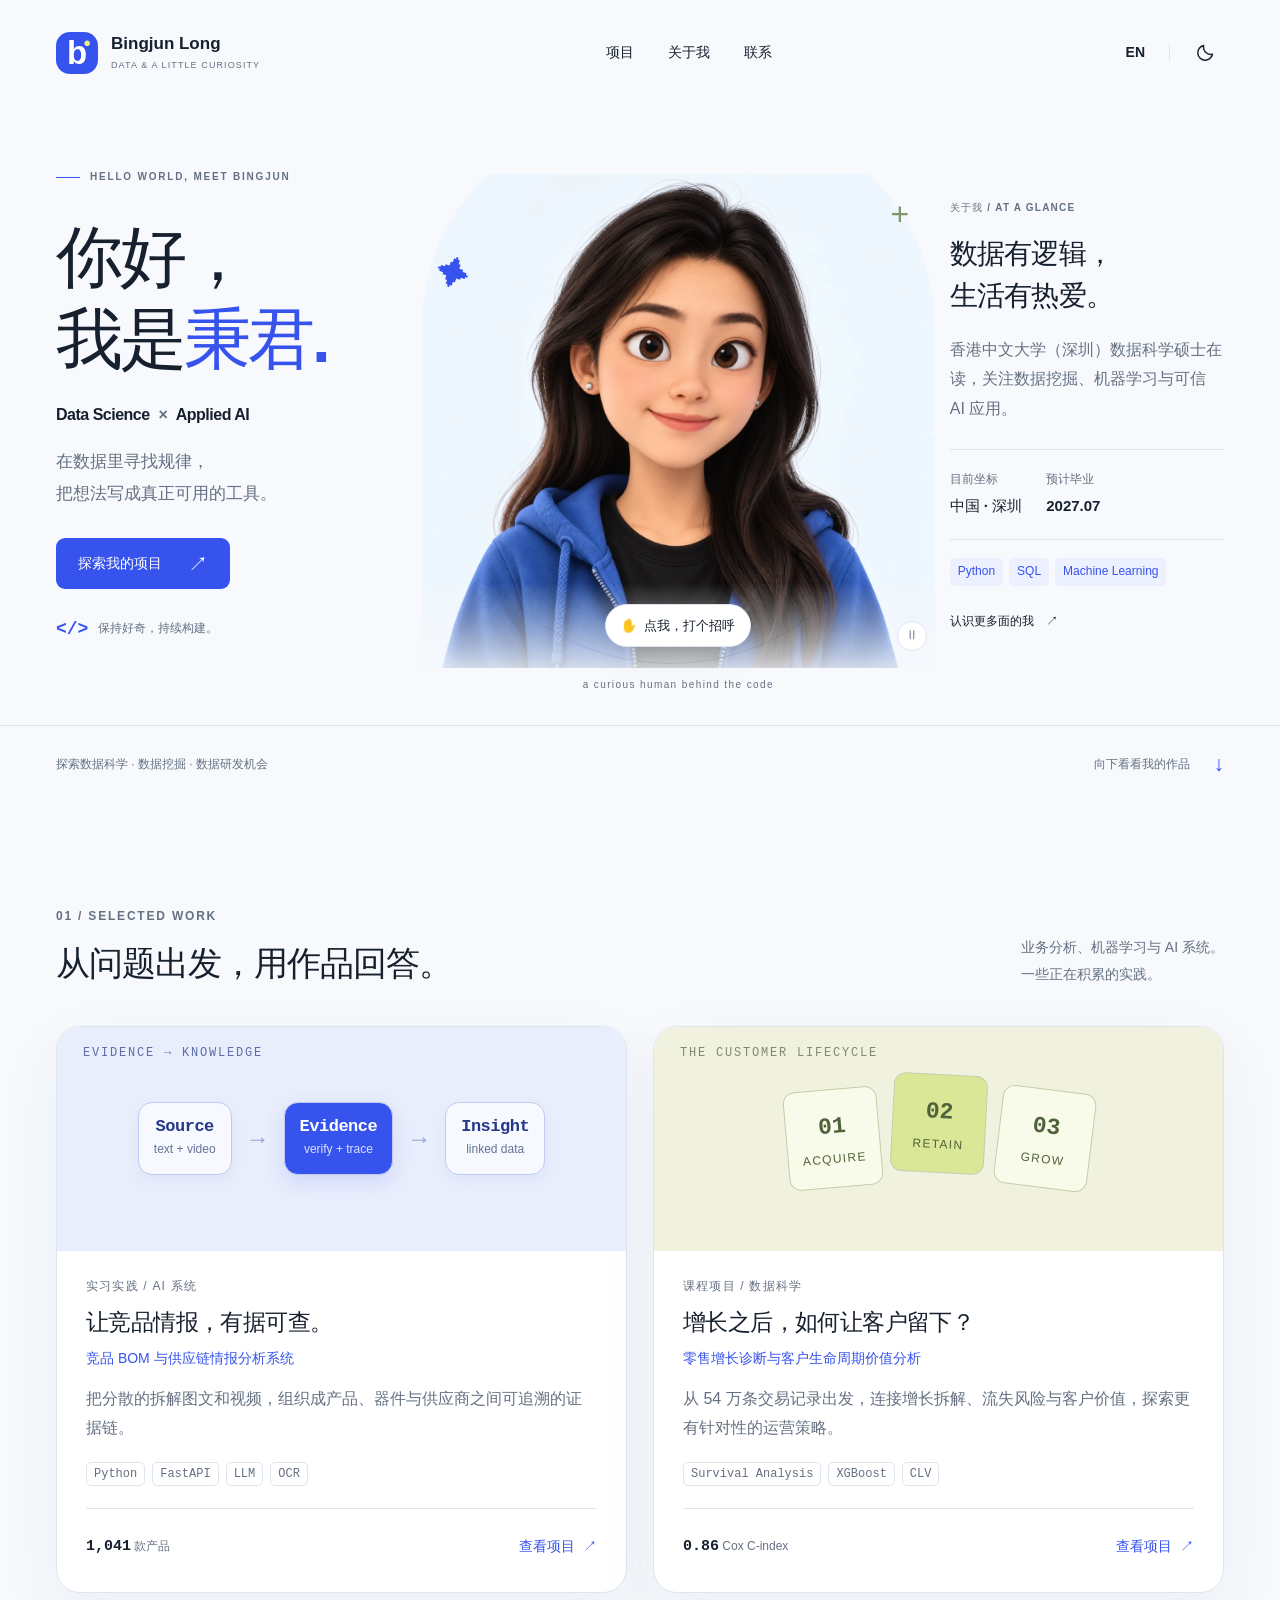
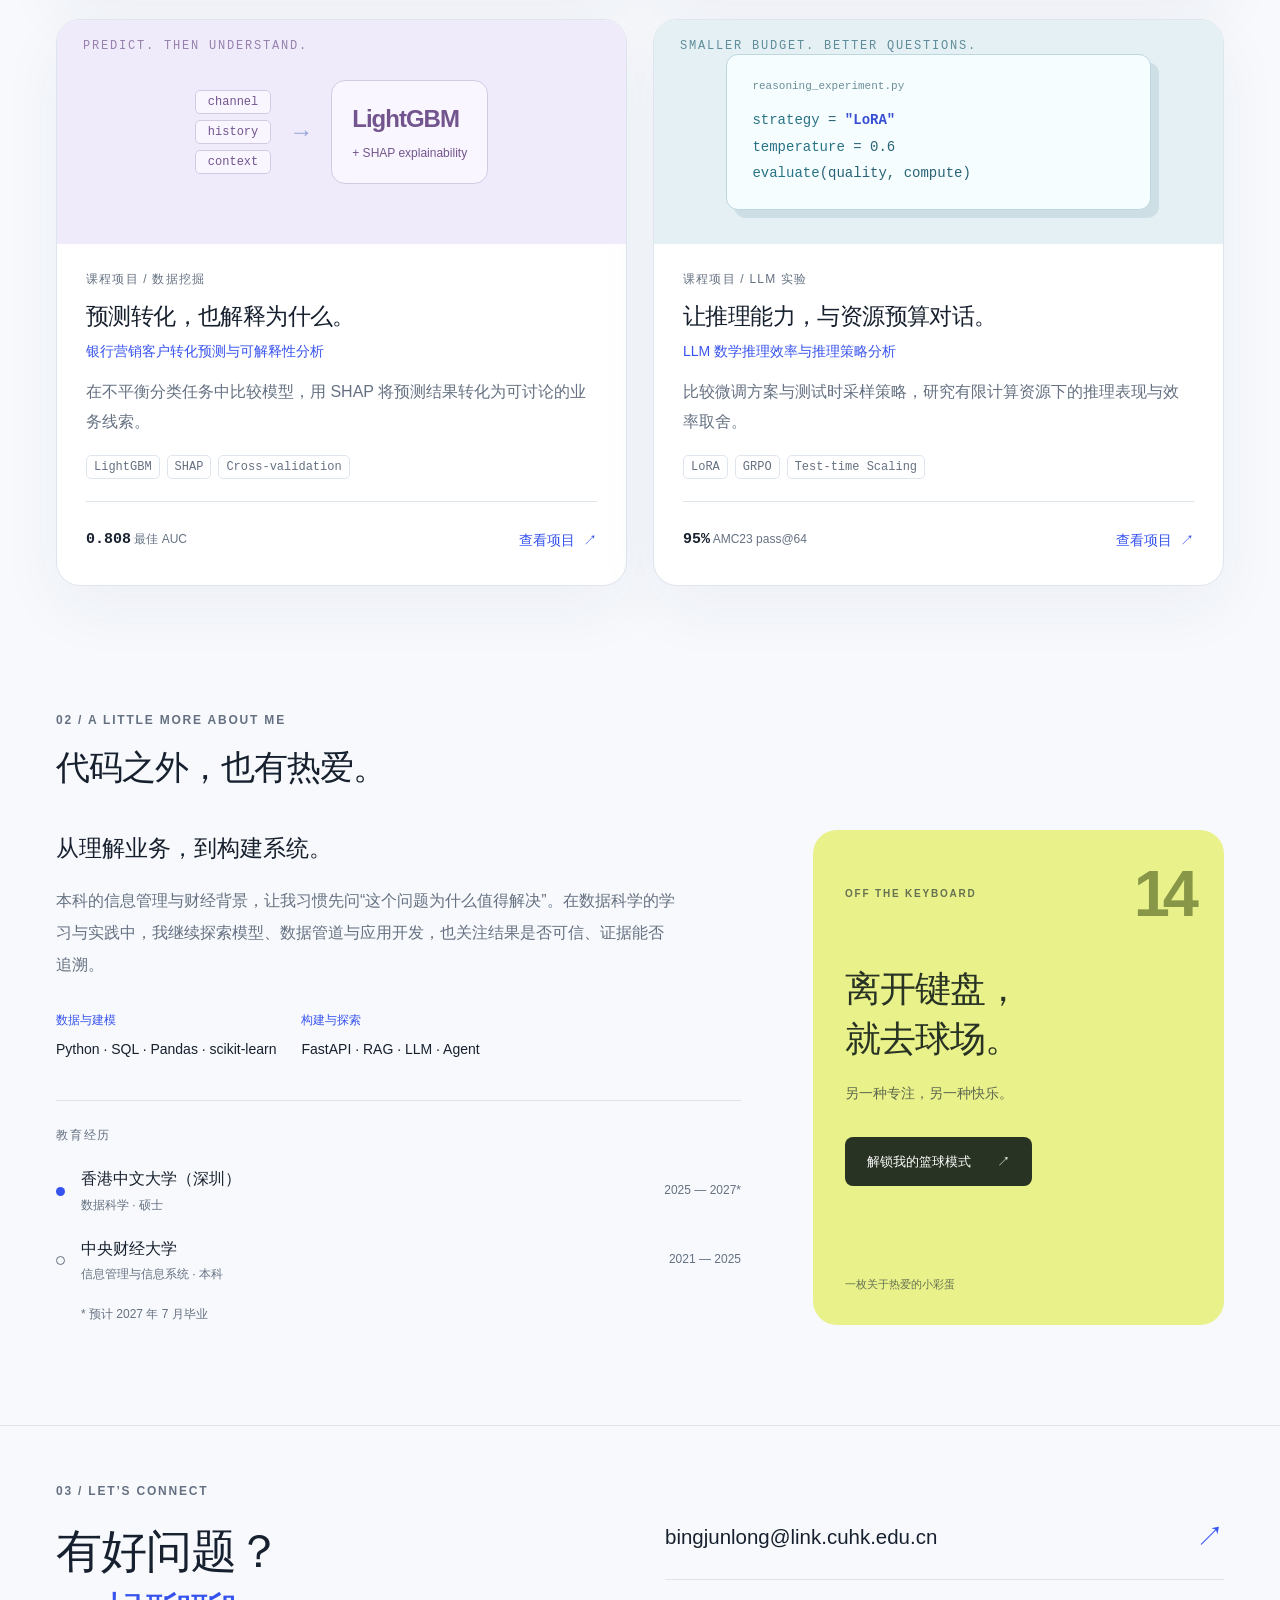
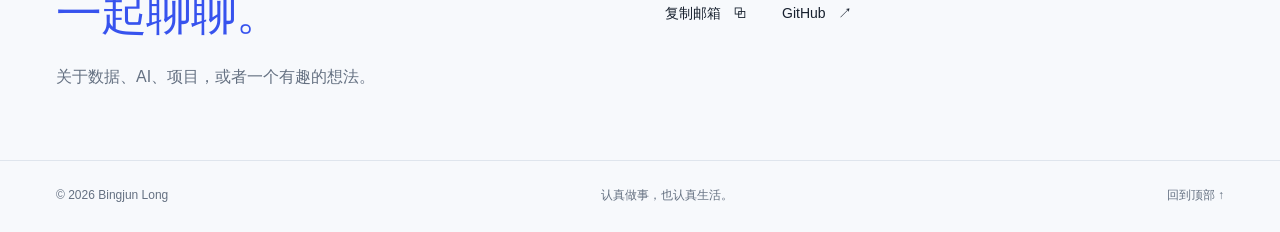
==== index.html @ 5b990e1b "Publish bilingual personal portfolio" ====
<!doctype html>
<html lang="zh-CN" data-theme="light">
<head>
  <meta charset="UTF-8"><meta name="viewport" content="width=device-width, initial-scale=1">
  <meta name="description" content="龙秉君的个人网站：数据科学、数据挖掘与可信 AI 应用。香港中文大学（深圳）数据科学硕士在读。">
  <meta name="theme-color" content="#f7f9fc">
  <title>龙秉君 Bingjun Long — Data Science & Applied AI</title>
  <link rel="icon" type="image/svg+xml" href="data:image/svg+xml,%3Csvg xmlns='http://www.w3.org/2000/svg' viewBox='0 0 64 64'%3E%3Crect width='64' height='64' rx='20' fill='%233753ee'/%3E%3Ctext x='15' y='47' font-family='Arial' font-weight='bold' font-size='43' fill='white'%3Eb%3C/text%3E%3Ccircle cx='48' cy='17' r='6' fill='%23e9f18b'/%3E%3C/svg%3E">
  <script>try{document.documentElement.dataset.theme=localStorage.getItem('bj-theme')||(matchMedia('(prefers-color-scheme: dark)').matches?'dark':'light')}catch(e){}</script>
  <link rel="stylesheet" href="style.css">
</head>
<body>
<a class="skip-link" href="#main" data-i18n="skip">跳至主要内容</a>
<header class="site-header">
  <a class="wordmark" href="#home" aria-label="Bingjun Long 首页"><span class="brand-symbol">b<span>●</span></span><span>Bingjun Long<span class="wordmark-sub">DATA & A LITTLE CURIOSITY</span></span></a>
  <nav aria-label="主要导航" data-label="navigation"><a href="#projects" data-i18n="navProjects">项目</a><a href="#about" data-i18n="navAbout">关于我</a><a href="#contact" data-i18n="navContact">联系</a></nav>
  <div class="header-controls"><button id="language-toggle" class="text-control" aria-label="Switch to English">EN</button><span class="control-divider"></span><button id="theme-toggle" class="icon-control" aria-label="切换深色模式"><svg class="moon-icon" viewBox="0 0 24 24" aria-hidden="true"><path d="M20 14.1A8.5 8.5 0 0 1 9.9 4 8.5 8.5 0 1 0 20 14.1Z"/></svg><svg class="sun-icon" viewBox="0 0 24 24" aria-hidden="true"><circle cx="12" cy="12" r="4"/><path d="M12 2v2m0 16v2M2 12h2m16 0h2M5 5l1.5 1.5m11 11L19 19M5 19l1.5-1.5m11-11L19 5"/></svg></button></div>
</header>
<main id="main">
  <section class="hero section-shell" id="home">
    <div class="hero-copy">
      <p class="eyebrow"><span class="little-line"></span>HELLO WORLD, MEET BINGJUN</p>
      <h1 data-i18n-html="heroTitle">你好，<br>我是<span class="name-accent">秉君</span><span class="blue-period">.</span></h1>
      <p class="hero-role">Data Science <span>×</span> Applied AI</p>
      <p class="hero-description" data-i18n-html="heroDescription">在数据里寻找规律，<br>把想法写成真正可用的工具。</p>
      <a class="button primary" href="#projects"><span data-i18n="explore">探索我的项目</span><span aria-hidden="true">↗</span></a>
      <div class="hero-mini"><span class="mini-code" aria-hidden="true">&lt;/&gt;</span><span data-i18n="heroMini">保持好奇，持续构建。</span></div>
    </div>
    <div class="avatar-zone">
      <div class="avatar-orbit" aria-hidden="true"></div>
      <span class="avatar-spark spark-one" aria-hidden="true">✦</span><span class="avatar-spark spark-two" aria-hidden="true">+</span>
      <div class="avatar-bubble" id="avatar-bubble" role="status" aria-live="polite"></div>
      <button class="avatar-button" id="avatar-button" aria-label="和秉君打招呼" data-label="greetLabel">
        <span class="avatar-breathe"><img id="avatar-base" class="avatar-image" src="assets/avatar.webp" width="1278" height="1230" alt="穿蓝色卫衣、佩戴耳钉的秉君卡通形象" data-alt="avatarAlt" fetchpriority="high"></span>
      </button>
      <button class="wave-prompt" id="greet-button"><span aria-hidden="true">✋</span><span data-i18n="sayHi">点我，打个招呼</span></button>
      <span class="avatar-caption">a curious human behind the code</span>
    </div>
    <aside class="hero-profile">
      <p class="eyebrow" data-i18n="atGlance">关于我 / AT A GLANCE</p>
      <h2 data-i18n-html="profileTitle">数据有逻辑，<br>生活有热爱。</h2>
      <p data-i18n="profileIntro">香港中文大学（深圳）数据科学硕士在读，关注数据挖掘、机器学习与可信 AI 应用。</p>
      <div class="profile-facts"><div><span data-i18n="based">目前坐标</span><strong data-i18n="shenzhen">中国 · 深圳</strong></div><div><span data-i18n="graduation">预计毕业</span><strong>2027.07</strong></div></div>
      <div class="interest-tags"><span>Python</span><span>SQL</span><span>Machine Learning</span></div>
      <a class="text-link" href="#about"><span data-i18n="moreAbout">认识更多面的我</span><span aria-hidden="true">↗</span></a>
    </aside>
  </section>
  <div class="section-shell hero-bottom"><span data-i18n="openRoles">探索数据科学 · 数据挖掘 · 数据研发机会</span><a href="#projects"><span data-i18n="scroll">向下看看我的作品</span><span aria-hidden="true">↓</span></a></div>
  <section class="projects-section section-shell" id="projects">
    <div class="section-heading"><div><p class="eyebrow">01 / SELECTED WORK</p><h2 data-i18n="projectsTitle">从问题出发，<span>用作品回答。</span></h2></div><p data-i18n="projectsIntro">业务分析、机器学习与 AI 系统。<br>一些正在积累的实践。</p></div>
    <div class="project-grid" id="project-grid"></div>
  </section>
  <section class="about-section section-shell" id="about">
    <div class="section-heading"><div><p class="eyebrow">02 / A LITTLE MORE ABOUT ME</p><h2 data-i18n="aboutTitle">代码之外，也有热爱。</h2></div></div>
    <div class="about-grid">
      <div class="about-story"><h3 data-i18n="aboutLead">从理解业务，到构建系统。</h3><p data-i18n="aboutText">本科的信息管理与财经背景，让我习惯先问“这个问题为什么值得解决”。在数据科学的学习与实践中，我继续探索模型、数据管道与应用开发，也关注结果是否可信、证据能否追溯。</p><div class="skill-groups"><div><span data-i18n="skillData">数据与建模</span><p>Python · SQL · Pandas · scikit-learn</p></div><div><span data-i18n="skillBuild">构建与探索</span><p>FastAPI · RAG · LLM · Agent</p></div></div><div class="education"><p class="eyebrow" data-i18n="education">教育经历</p><div class="education-row"><span class="education-dot"></span><div><h4 data-i18n="masterSchool">香港中文大学（深圳）</h4><p data-i18n="masterDegree">数据科学 · 硕士</p></div><time>2025 — 2027*</time></div><div class="education-row"><span class="education-dot hollow"></span><div><h4 data-i18n="bachelorSchool">中央财经大学</h4><p data-i18n="bachelorDegree">信息管理与信息系统 · 本科</p></div><time>2021 — 2025</time></div><p class="education-note" data-i18n="expectedNote">* 预计 2027 年 7 月毕业</p></div></div>
      <div class="hobby-card" id="hobby-card"><div class="hobby-topline"><span class="eyebrow">OFF THE KEYBOARD</span><span class="jersey-number" aria-hidden="true">14</span></div><h3 data-i18n-html="hobbyTitle">离开键盘，<br>就去球场。</h3><p data-i18n="hobbyIntro">另一种专注，另一种快乐。</p><button class="button hobby-button" id="basketball-button"><span data-i18n="hobbyButton">解锁我的篮球模式</span><span aria-hidden="true">↗</span></button><span class="hobby-footnote" data-i18n="hobbyFootnote">一枚关于热爱的小彩蛋</span></div>
    </div>
  </section>
  <section class="contact-section section-shell" id="contact"><div><p class="eyebrow">03 / LET’S CONNECT</p><h2 data-i18n-html="contactTitle">有好问题？<br><span>一起聊聊。</span></h2><p data-i18n="contactIntro">关于数据、AI、项目，或者一个有趣的想法。</p></div><div class="contact-links"><a class="email-link" href="mailto:bingjunlong@link.cuhk.edu.cn">bingjunlong@link.cuhk.edu.cn<span aria-hidden="true">↗</span></a><div class="contact-actions"><button id="copy-email" class="text-link"><span data-i18n="copyEmail">复制邮箱</span><span aria-hidden="true">⧉</span></button><a href="https://github.com/longbingjun" target="_blank" rel="noopener noreferrer" class="text-link">GitHub <span aria-hidden="true">↗</span></a></div><span id="copy-status" role="status" aria-live="polite"></span></div></section>
</main>
<footer class="site-footer section-shell"><span>© <span id="year">2026</span> Bingjun Long</span><span data-i18n="footer">认真做事，也认真生活。</span><a href="#home" data-i18n="backTop">回到顶部 ↑</a></footer>
<dialog id="project-dialog" class="project-dialog"><div class="dialog-top"><span class="eyebrow">PROJECT NOTES</span><button class="icon-control close-dialog" id="close-project" aria-label="关闭项目详情" data-label="closeProject">✕</button></div><div id="project-detail"></div></dialog>
<dialog id="basketball-dialog" class="basketball-dialog" aria-labelledby="basketball-title"><button class="icon-control close-dialog" id="close-basketball" aria-label="关闭篮球彩蛋" data-label="closeHobby">✕</button><div class="basketball-content"><div class="basketball-art" id="basketball-art"></div><div class="basketball-copy"><p class="eyebrow">BINGJUN / NO. 14</p><h2 id="basketball-title" data-i18n-html="basketballTitle">今天的快乐，<br>球场见。</h2><p data-i18n="basketballText">写代码时认真，打篮球也一样。换上 14 号球衣，给好奇心放个课间。</p><button class="button primary" id="basketball-cheer"><span data-i18n="cheer">给 14 号加油</span><span aria-hidden="true">✦</span></button><p id="cheer-status" role="status" aria-live="polite"></p></div></div></dialog>
<script src="content.js"></script><script src="app.js"></script>
</body></html>
---- style.css ----
@charset "UTF-8";
:root{--bg:#f7f9fc;--surface:#fff;--ink:#17202e;--muted:#657182;--line:#dfe5ed;--blue:#3753ee;--blue-soft:#edf0ff;--accent:#e9f18b;--shadow:0 22px 65px #23386e0d;--radius:24px;color-scheme:light;font-family:Inter,"Segoe UI","PingFang SC","Microsoft YaHei",sans-serif;font-synthesis:none}
:root[data-theme=dark]{--bg:#111725;--surface:#1a2333;--ink:#ecf0f7;--muted:#a0adbf;--line:#303c50;--blue:#9aaaff;--blue-soft:#27325c;--accent:#e9f18b;--shadow:0 22px 65px #0003;color-scheme:dark}
*{box-sizing:border-box}html{scroll-behavior:smooth;scroll-padding-top:92px}body{margin:0;background:var(--bg);color:var(--ink);line-height:1.65;transition:background .25s,color .25s}body.modal-open{overflow:hidden}button,a{-webkit-tap-highlight-color:transparent}button,input{font:inherit}a{color:inherit;text-decoration:none}button{cursor:pointer;color:inherit}button:disabled{cursor:default}button:focus-visible,a:focus-visible{outline:3px solid var(--blue);outline-offset:5px}button{touch-action:manipulation}svg{display:block}p,h1,h2,h3,h4{margin:0}p{font-size:16px}::selection{background:#cbd6ff;color:#17202e}.section-shell{max-width:1392px;margin-inline:auto;padding-inline:56px}.site-header{height:105px;display:flex;align-items:center;justify-content:space-between;gap:28px;max-width:1504px;margin:auto;padding:0 56px}.wordmark{display:flex;gap:13px;align-items:center;font-weight:700;line-height:1.3;font-size:17px;white-space:nowrap}.brand-symbol{height:42px;width:42px;display:grid;place-items:center;border-radius:14px;background:#3753ee;color:white;font-size:33px;position:relative;padding-bottom:5px;font-family:Arial}.brand-symbol span{font-size:13px;color:var(--accent);position:absolute;right:7px;top:3px}.wordmark-sub{display:block;font-size:9px;font-weight:500;letter-spacing:1.1px;margin-top:5px;color:var(--muted)}.site-header nav{display:flex;gap:34px;font-size:14px}.site-header nav a{padding:10px 0;position:relative}.site-header nav a:after{content:"";position:absolute;bottom:3px;left:0;width:0;height:2px;background:var(--blue);transition:width .2s}.site-header nav a:hover:after{width:100%}.header-controls{display:flex;align-items:center;gap:16px}.icon-control{background:none;border:0;width:38px;height:38px;border-radius:50%;display:grid;place-items:center;font-size:19px}.icon-control:hover{background:var(--blue-soft)}.icon-control svg{width:21px;height:21px;fill:none;stroke:currentColor;stroke-width:1.7;stroke-linecap:round;stroke-linejoin:round}.text-control{border:0;background:none;padding:8px;font-size:14px;font-weight:600}.control-divider{height:17px;width:1px;background:var(--line)}.sun-icon,[data-theme=dark] .moon-icon{display:none!important}[data-theme=dark] .sun-icon{display:block!important}.skip-link{position:fixed;top:-100px;left:15px;background:var(--surface);padding:10px;z-index:100}.skip-link:focus{top:10px}.eyebrow{font-size:11px;letter-spacing:1.8px;color:var(--muted);font-weight:600;line-height:1.5}.little-line{display:inline-block;width:24px;height:1px;background:var(--blue);vertical-align:middle;margin-right:10px}.hero{min-height:620px;display:grid;grid-template-columns:1fr 1.2fr .78fr;align-items:center;padding-top:25px;padding-bottom:22px;gap:18px;overflow:hidden}.hero-copy{position:relative;z-index:2;padding-bottom:25px}.hero-copy .eyebrow{white-space:nowrap;font-size:10px}.hero h1{font-size:clamp(50px,5.25vw,80px);font-weight:760;letter-spacing:-3px;line-height:1.22;margin:32px 0 22px}.name-accent{color:var(--blue)}.blue-period{color:var(--blue);font-family:Arial}.hero-role{font-size:16px;font-weight:650;letter-spacing:-.5px;white-space:nowrap}.hero-role span{padding:0 5px;color:var(--muted)}.hero-description{color:var(--muted);line-height:1.85;margin:18px 0 29px}.button{display:inline-flex;align-items:center;justify-content:space-between;gap:26px;min-height:49px;padding:13px 21px;border-radius:9px;border:1px solid transparent;font-size:14px;font-weight:600;transition:transform .2s,box-shadow .2s}.button:hover{transform:translateY(-3px);box-shadow:0 6px 20px #3753ee20}.primary{background:#3753ee;color:#fff}.primary span:last-child{font-size:20px;line-height:1}.hero-mini{display:flex;align-items:center;gap:10px;font-size:12px;color:var(--muted);margin-top:30px}.mini-code{font:600 18px ui-monospace,monospace;color:var(--blue)}.avatar-zone{height:570px;position:relative;align-self:end;margin-left:-32px;margin-right:-25px;isolation:isolate}.avatar-orbit{position:absolute;width:89%;aspect-ratio:1;top:75px;left:4%;border:1px solid var(--line);border-radius:50%;z-index:-1}.avatar-orbit:after{content:"";position:absolute;inset:32px;border:1px dashed var(--line);border-radius:50%;opacity:.7}.avatar-button{background:none;border:0;padding:0;width:100%;height:100%;display:block;position:relative;mask-image:linear-gradient(to bottom,#000 0%,#000 79%,transparent 97%);-webkit-mask-image:linear-gradient(to bottom,#000 0%,#000 79%,transparent 97%);border-radius:34% 34% 0 0;overflow:hidden}.avatar-breathe{display:block;width:100%;height:100%;transform-origin:50% 90%;animation:breathe 5s ease-in-out infinite}.avatar-image{width:100%;height:100%;object-fit:cover;object-position:50% 40%;mix-blend-mode:multiply}.avatar-image-blink{position:absolute;inset:0;opacity:0;pointer-events:none;clip-path:polygon(32% 26%,72% 26%,72% 44%,32% 44%)}.avatar-image-blink.is-blinking{opacity:1}.avatar-spark{position:absolute;z-index:3;color:var(--blue);pointer-events:none}.spark-one{left:3%;top:115px;font-size:33px;transform:rotate(18deg)}.spark-two{right:5%;top:55px;font-size:32px;color:#819369}.wave-prompt{position:absolute;z-index:4;bottom:56px;left:50%;transform:translateX(-50%);white-space:nowrap;display:flex;align-items:center;gap:7px;padding:10px 15px;border-radius:30px;background:var(--surface);box-shadow:0 6px 30px #1a293218;border:1px solid var(--line);font-size:12px}.wave-prompt:hover{background:var(--blue-soft)}.avatar-caption{position:absolute;bottom:10px;left:0;width:100%;text-align:center;color:var(--muted);font-size:10px;letter-spacing:1.4px}.avatar-bubble{position:absolute;top:23px;right:5px;background:var(--accent);color:#283024;padding:9px 15px;border-radius:15px 15px 15px 2px;z-index:8;font-size:13px;opacity:0;transform:translateY(6px);transition:opacity .2s,transform .2s;pointer-events:none}.avatar-bubble.visible{opacity:1;transform:translateY(0)}.hero-profile{padding-left:22px}.hero-profile .eyebrow{font-size:10px;letter-spacing:1.2px}.hero-profile h2{font-size:26px;line-height:1.5;letter-spacing:-.8px;margin:18px 0}.hero-profile>p:not(.eyebrow){font-size:14px;line-height:1.85;color:var(--muted)}.profile-facts{display:flex;gap:24px;border-top:1px solid var(--line);border-bottom:1px solid var(--line);padding:20px 0;margin:25px 0 18px}.profile-facts div{display:flex;flex-direction:column;gap:5px}.profile-facts span{color:var(--muted);font-size:11px}.profile-facts strong{font-size:14px;font-weight:600;white-space:nowrap}.interest-tags{display:flex;gap:6px;flex-wrap:wrap}.interest-tags span{background:var(--blue-soft);padding:4px 8px;border-radius:5px;color:var(--blue);font-size:10px}.text-link{font-size:14px;border:0;background:none;display:inline-flex;align-items:center;gap:12px;padding:0;transition:color .2s}.text-link:hover{color:var(--blue)}.hero-profile .text-link{margin-top:26px;font-size:12px}.hero-bottom{display:flex;justify-content:space-between;align-items:center;color:var(--muted);font-size:11px;padding-top:21px;padding-bottom:22px;border-top:1px solid var(--line);gap:25px}.hero-bottom a{display:flex;gap:24px;align-items:center}.hero-bottom a span:last-child{font-size:21px;color:var(--blue)}.projects-section{padding-top:103px;padding-bottom:80px}.section-heading{display:flex;align-items:flex-end;justify-content:space-between;gap:35px;margin-bottom:38px}.section-heading h2{font-size:34px;line-height:1.4;font-weight:700;letter-spacing:-1px;margin-top:15px}.section-heading>p{font-size:14px;color:var(--muted);line-height:1.9;max-width:290px}.project-grid{display:grid;grid-template-columns:1fr 1fr;gap:26px}.project-card{background:var(--surface);border:1px solid var(--line);border-radius:var(--radius);overflow:hidden;box-shadow:var(--shadow);transition:transform .25s,border-color .25s}.project-card:hover{transform:translateY(-5px);border-color:#a9b6f6}.project-visual{height:224px;padding:28px 32px;position:relative;overflow:hidden;display:flex;align-items:center;justify-content:center}.visual-evidence{background:#e9eefc;color:#243788}.visual-clv{background:#f0f2df;color:#4f6239}.visual-bank{background:#f0ebfa;color:#72558e}.visual-reasoning{background:#e4f0f3;color:#286376}.visual-eyebrow{position:absolute;left:26px;top:19px;font:10px ui-monospace,monospace;letter-spacing:1.8px;opacity:.7}.evidence-graph{width:100%;display:flex;align-items:center;justify-content:center;gap:14px}.graph-node{border:1px solid #bfcaf0;background:#f7f9ff;border-radius:14px;padding:14px 15px;display:grid;gap:4px;text-align:center;box-shadow:0 6px 15px #546bc210}.graph-node strong{font:600 17px ui-monospace,monospace;letter-spacing:-.5px}.graph-node span{font-size:10px;color:#657396}.graph-node.main{background:#3753ee;color:#fff;box-shadow:0 7px 20px #3753ee26}.graph-node.main span{color:#dae0ff}.graph-edge{color:#93a4d8;font-size:24px}.lifecycle{display:flex;gap:12px;align-items:end}.life-block{border:1px solid #c4ceaa;background:#f9fbea;min-width:94px;padding:20px 10px 16px;border-radius:12px;text-align:center;transform:rotate(-5deg)}.life-block:nth-child(2){transform:translateY(-15px) rotate(3deg);background:#dae797}.life-block:nth-child(3){transform:rotate(7deg)}.life-block b{font:600 23px ui-monospace,monospace;display:block;line-height:1.5}.life-block span{font-size:10px;letter-spacing:1.3px}.bank-equation{display:flex;align-items:center;gap:18px;width:100%;justify-content:center}.model-chip{padding:18px 20px;border:1px solid #d4c9e3;background:#faf6ff;border-radius:14px}.model-chip strong{font-size:24px;display:block;letter-spacing:-1px}.model-chip span{font-size:11px}.bank-features{display:grid;gap:6px}.bank-features span{font:12px ui-monospace,monospace;border:1px solid #d4c9e3;border-radius:5px;padding:4px 12px;background:#faf6ff}.reasoning-block{font-family:ui-monospace,monospace;background:#f6fdff;border:1px solid #bcd7de;border-radius:12px;padding:22px 25px;min-width:84%;box-shadow:8px 8px 0 #cddfe5}.reasoning-block div{font-size:11px;color:#6c8e98;margin-bottom:12px}.reasoning-block p{font:14px/1.9 ui-monospace,monospace}.reasoning-block em{color:#287384;font-style:normal}.reasoning-block b{color:#384fd4}.project-card-body{padding:26px 29px 25px}.project-type{font-size:10px;color:var(--muted);letter-spacing:1.2px;margin-bottom:10px}.project-card h3{font-size:23px;line-height:1.45;letter-spacing:-.6px}.project-subtitle{color:var(--blue);font-size:12px;margin-top:7px}.project-summary{font-size:14px;color:var(--muted);line-height:1.85;margin-top:14px;min-height:52px}.project-tags{display:flex;flex-wrap:wrap;gap:7px;margin:19px 0 22px}.project-tags span{font:10px ui-monospace,monospace;border:1px solid var(--line);padding:4px 7px;border-radius:5px;color:var(--muted)}.project-card-footer{border-top:1px solid var(--line);padding-top:18px;display:flex;align-items:center;justify-content:space-between;gap:15px}.project-outcome{font-size:12px;color:var(--muted)}.project-outcome b{color:var(--ink);font-family:ui-monospace,monospace;font-size:15px}.project-detail-button{border:0;background:none;font-size:12px;display:flex;gap:8px;align-items:center;padding:5px 0;color:var(--blue);white-space:nowrap}.about-section{padding-top:45px;padding-bottom:100px}.about-grid{display:grid;grid-template-columns:1.25fr .75fr;gap:72px}.about-story h3{font-size:23px;margin-bottom:17px}.about-story>p{font-size:15px;color:var(--muted);line-height:2;max-width:620px}.skill-groups{display:flex;gap:25px;flex-wrap:wrap;margin:25px 0 39px}.skill-groups div>span{font-size:12px;color:var(--blue)}.skill-groups p{font-size:12px;margin-top:6px}.education{border-top:1px solid var(--line);padding-top:25px}.education .eyebrow{margin-bottom:22px}.education-row{display:flex;align-items:center;gap:16px;margin-bottom:20px}.education-dot{width:9px;height:9px;flex-shrink:0;border-radius:50%;background:var(--blue)}.education-dot.hollow{background:none;border:1px solid var(--muted)}.education-row h4{font-size:15px;font-weight:600}.education-row p{font-size:12px;color:var(--muted);margin-top:3px}.education-row time{font-size:11px;margin-left:auto;white-space:nowrap;color:var(--muted)}.education-note{font-size:11px;color:var(--muted);margin-left:25px}.hobby-card{border-radius:var(--radius);background:var(--accent);padding:31px 32px;position:relative;color:#293323;overflow:hidden;min-height:430px;display:flex;flex-direction:column;align-items:flex-start}.hobby-topline{display:flex;width:100%;justify-content:space-between;align-items:center}.hobby-topline .eyebrow{color:#657150;font-size:10px}.jersey-number{font:900 65px/1 Arial,sans-serif;color:#879647;letter-spacing:-7px}.hobby-card h3{font-size:36px;line-height:1.4;letter-spacing:-1px;margin-top:38px;z-index:1}.hobby-card>p{font-size:14px;color:#5e684e;margin-top:17px}.hobby-button{background:#293323;color:#fff;font-size:13px;margin-top:32px;border-radius:8px}.hobby-footnote{font-size:11px;color:#657150;margin-top:auto;padding-top:24px}.contact-section{padding-top:56px;padding-bottom:70px;border-top:1px solid var(--line);display:grid;grid-template-columns:1fr 1fr;gap:50px;align-items:center}.contact-section h2{font-size:46px;line-height:1.35;letter-spacing:-1px;margin-top:20px}.contact-section h2 span{color:var(--blue)}.contact-section p:not(.eyebrow){font-size:14px;color:var(--muted);margin-top:20px}.email-link{font-size:clamp(16px,1.6vw,24px);padding-bottom:19px;border-bottom:1px solid var(--line);display:flex;justify-content:space-between;align-items:center;gap:10px;overflow-wrap:anywhere;font-weight:500}.email-link span{font-size:28px;color:var(--blue)}.contact-actions{display:flex;gap:35px;margin-top:22px}.contact-actions .text-link{font-size:13px}#copy-status{display:block;min-height:20px;font-size:12px;color:var(--blue);margin-top:12px}.site-footer{border-top:1px solid var(--line);display:flex;justify-content:space-between;align-items:center;gap:20px;padding-top:25px;padding-bottom:26px;font-size:11px;color:var(--muted)}.project-dialog,.basketball-dialog{background:var(--surface);color:var(--ink);border:1px solid var(--line);border-radius:22px;width:min(800px,calc(100% - 32px));max-height:88dvh;padding:30px 38px;box-shadow:0 25px 120px #0004;overscroll-behavior:contain}.project-dialog::backdrop,.basketball-dialog::backdrop{background:#111c37a6;backdrop-filter:blur(6px)}.dialog-top{display:flex;align-items:center;justify-content:space-between;margin-bottom:18px}.dialog-title{font-size:31px;line-height:1.5;letter-spacing:-.5px}.dialog-subtitle{color:var(--muted);font-size:14px;margin-top:8px}.detail-metrics{display:grid;grid-template-columns:repeat(3,1fr);gap:12px;margin:26px 0}.detail-metrics>div{border:1px solid var(--line);background:var(--bg);border-radius:12px;padding:18px 14px}.detail-metrics strong{font:600 23px ui-monospace,monospace;color:var(--blue);display:block}.detail-metrics span{font-size:11px;color:var(--muted)}.detail-section{margin-bottom:23px}.detail-section h3{font-size:16px;margin-bottom:9px}.detail-section p{font-size:14px;color:var(--muted);line-height:1.95}.detail-note{font-size:12px;color:var(--muted);border-top:1px solid var(--line);padding-top:18px;margin-top:26px}.video-placeholder{border:1px dashed var(--line);background:var(--bg);padding:24px;border-radius:12px;margin:22px 0;font-size:14px}.video-placeholder p{font-size:12px;color:var(--muted);margin-top:6px}.project-video{display:block;width:100%;border-radius:12px;margin:20px 0}.project-repo{margin-top:18px}.basketball-dialog{width:min(850px,calc(100% - 32px));padding:28px;position:fixed;inset:0;margin:auto}.basketball-dialog>.close-dialog{position:absolute;right:15px;top:15px;z-index:4}.basketball-content{display:grid;grid-template-columns:1fr 1fr;align-items:center;gap:24px}.basketball-art{min-height:350px;border-radius:18px;overflow:hidden;background:#eef5ff}.basketball-art img{display:block;width:100%;height:470px;object-fit:contain}.basketball-copy{padding-right:15px}.basketball-copy h2{font-size:32px;line-height:1.4;margin:20px 0}.basketball-copy>p:not(.eyebrow){font-size:14px;color:var(--muted);line-height:1.9}.basketball-copy .button{margin-top:24px}#cheer-status{min-height:26px;margin-top:15px;color:var(--blue);font-size:13px}.is-cheering .basketball-art{animation:cheer .65s ease-in-out}.is-waving .avatar-breathe{animation:hello 1.2s ease-in-out}.is-waving .avatar-image-blink{display:none}.is-blinking{opacity:1}.motion-paused *{animation-play-state:paused!important}[data-theme=dark] .avatar-button{filter:brightness(.91);mask-image:radial-gradient(ellipse 54% 55% at 50% 45%,#000 48%,transparent 95%)}[data-theme=dark] .project-visual{filter:brightness(.81) saturate(.8)}.avatar-wave{display:none;position:absolute;inset:0}.is-waving .avatar-wave{display:block}.is-waving #avatar-base{visibility:hidden}html[lang=en] .hero h1{font-size:clamp(46px,5.1vw,76px);line-height:1.14;letter-spacing:-3px}html[lang=en] .hero-profile h2{font-size:23px}html[lang=en] .hero-role{font-size:14px}html[lang=en] .section-heading h2{max-width:620px}html[lang=en] .project-card h3{font-size:23px}html[lang=en] .hero-copy .eyebrow{font-size:9px}
@keyframes breathe{0%,100%{transform:translateY(0) scale(1)}50%{transform:translateY(-3px) scale(1.007)}}@keyframes hello{0%,100%{transform:rotate(0)}25%{transform:rotate(-1.5deg)}55%{transform:rotate(1.3deg)}80%{transform:rotate(-.7deg)}}@keyframes cheer{0%,100%{transform:translateY(0)}25%,65%{transform:translateY(-10px)}45%{transform:translateY(0)}}
@media(min-width:1500px){.hero{min-height:670px}.avatar-zone{height:620px}.hero h1{font-size:83px}.hero-profile h2{font-size:30px}}
@media(max-width:1150px){.section-shell{padding-inline:36px}.site-header{padding-inline:36px}.hero{grid-template-columns:1fr 1.2fr;gap:10px}.hero-profile{grid-column:1/-1;display:grid;grid-template-columns:1.2fr 1.3fr 1fr;gap:18px;align-items:center;padding:20px 0 0;border-top:1px solid var(--line);margin-top:-20px}.hero-profile .eyebrow,.hero-profile .interest-tags,.hero-profile>.text-link{display:none}.hero-profile h2{font-size:20px;margin:0}.hero-profile>p:not(.eyebrow){font-size:13px}.profile-facts{border:0;margin:0;padding:0;gap:15px}.avatar-zone{height:570px;margin:0}.hero-copy{max-width:360px}.hero h1{font-size:70px}.hero-bottom{margin-top:30px}.about-grid{gap:36px}.graph-node{padding:12px}.project-card h3{font-size:21px}.project-visual{padding:30px 20px}.evidence-graph{gap:9px}.graph-edge{font-size:18px}.section-heading h2{font-size:31px}.bank-equation{gap:10px}.model-chip{padding:16px}.contact-section{gap:25px}}
@media(max-width:760px){.section-shell{padding-inline:22px}.site-header{height:80px;padding:0 22px;gap:12px}.wordmark{font-size:15px;gap:10px}.brand-symbol{width:35px;height:35px;border-radius:11px;font-size:27px}.brand-symbol span{font-size:10px;right:6px}.wordmark-sub{font-size:7px;letter-spacing:.6px}.site-header nav{display:none}.header-controls{gap:6px}.control-divider{display:none}.icon-control{width:34px;height:34px}.hero{grid-template-columns:1fr 1fr;min-height:0;padding-top:35px;gap:0;overflow:hidden;position:relative}.hero-copy{padding-bottom:15px}.hero-copy .eyebrow{font-size:8px;letter-spacing:.9px;white-space:normal}.little-line{width:15px;margin-right:5px}.hero h1{font-size:49px;letter-spacing:-2px;margin:22px 0 14px;line-height:1.22}.hero-role{font-size:12px;white-space:normal;line-height:1.7;max-width:145px}.hero-role span{padding:0 1px}.hero-description{font-size:13px;line-height:1.8;margin:15px 0 22px;max-width:200px}.hero-copy .button{font-size:12px;min-height:43px;padding:10px 13px;gap:14px}.hero-mini{display:none}.avatar-zone{height:380px;margin-left:-27px;margin-right:-37px;align-self:center}.avatar-image{object-position:50% 45%}.avatar-button{border-radius:30% 30% 0 0}.avatar-orbit{top:60px;left:-5%;width:115%}.spark-one{left:4%;top:65px;font-size:23px}.spark-two{right:18%;top:38px;font-size:23px}.wave-prompt{font-size:10px;padding:8px 11px;bottom:12px;left:46%}.avatar-caption{display:none}.avatar-bubble{top:4px;right:28px;font-size:11px;padding:7px 10px}.hero-profile{grid-template-columns:1fr 1fr;margin-top:32px;padding-top:23px;gap:16px}.hero-profile h2{font-size:20px}.hero-profile>p:not(.eyebrow){font-size:12px;line-height:1.85}.hero-profile .profile-facts{grid-column:1/-1;border-top:1px solid var(--line);padding-top:17px;justify-content:space-between;margin-top:5px}.profile-facts div{flex-direction:row;align-items:center;gap:13px}.profile-facts span{font-size:10px}.profile-facts strong{font-size:12px}.hero-bottom{margin-top:24px;padding-top:15px;padding-bottom:15px;font-size:10px;gap:12px}.hero-bottom a{gap:7px}.hero-bottom>a>span:first-child{display:none}.projects-section{padding-top:58px;padding-bottom:50px}.section-heading{display:block;margin-bottom:26px}.section-heading h2{font-size:28px;letter-spacing:-.8px;margin-top:12px}.section-heading h2 span{display:block}.section-heading>p{font-size:13px;margin-top:16px;max-width:none}.eyebrow{font-size:9px}.project-grid{grid-template-columns:1fr;gap:24px}.project-visual{height:205px}.project-card-body{padding:24px}.project-card h3{font-size:22px}.project-summary{font-size:14px;min-height:0}.project-type{font-size:10px}.project-subtitle{font-size:12px}.project-tags span{font-size:10px}.project-outcome{font-size:11px}.project-detail-button{font-size:12px}.about-section{padding-top:30px;padding-bottom:58px}.about-grid{grid-template-columns:1fr;gap:32px}.about-story h3{font-size:22px}.about-story>p{font-size:14px}.skill-groups{gap:18px;margin-bottom:28px}.skill-groups p{font-size:12px}.education-row h4{font-size:14px}.education-row time{font-size:10px}.hobby-card{min-height:345px;padding:25px}.hobby-card h3{font-size:33px;margin-top:13px}.hobby-card>p{font-size:14px}.hobby-button{margin-top:25px}.jersey-number{font-size:62px}.contact-section{grid-template-columns:1fr;gap:32px;padding-top:36px;padding-bottom:42px}.contact-section h2{font-size:39px}.contact-section p:not(.eyebrow){font-size:13px}.email-link{font-size:16px}.site-footer{font-size:10px;flex-wrap:wrap;gap:15px}.site-footer>span:nth-child(2){display:none}.project-dialog,.basketball-dialog{padding:20px;max-height:90dvh;border-radius:17px}.dialog-title{font-size:25px}.detail-metrics{gap:7px;margin:20px 0}.detail-metrics>div{padding:13px 9px}.detail-metrics strong{font-size:19px}.detail-metrics span{font-size:10px}.basketball-content{grid-template-columns:1fr;gap:12px}.basketball-art{min-height:240px}.basketball-art img{height:310px}.basketball-copy{padding:0 5px}.basketball-copy h2{font-size:27px;margin:12px 0}.basketball-copy h2 br{display:none}.basketball-copy>.eyebrow{margin-top:8px}.basketball-copy .button{margin-top:17px}html[lang=en] .hero h1{font-size:43px;letter-spacing:-2px}html[lang=en] .hero-role{font-size:11px}html[lang=en] .hero-description{font-size:12px}html[lang=en] .hero-profile h2{font-size:18px}html[lang=en] .project-card h3{font-size:23px}html[lang=en] .hero-copy .eyebrow{font-size:7px}}
@media(max-width:380px){.section-shell{padding-inline:18px}.site-header{padding-inline:18px}.hero h1{font-size:43px}.avatar-zone{height:355px;margin-right:-34px}.hero-role{font-size:11px}.hero-description{font-size:12px}.hero-copy .button{font-size:11px;padding:10px}.wordmark-sub{display:none}.profile-facts div{gap:7px}.project-card-body{padding:20px}.project-visual{padding:24px 16px}.life-block{min-width:82px}.graph-node strong{font-size:15px}.graph-node{padding:11px}.hero-bottom{font-size:9px}}
@media(prefers-reduced-motion:reduce){html{scroll-behavior:auto}*,*:before,*:after{animation:none!important;transition:none!important}.avatar-image-blink{display:none!important}.project-card:hover,.button:hover{transform:none}}
.wave-hand{display:none}.motion-control{position:absolute;bottom:52px;right:8px;width:30px;height:30px;border-radius:50%;border:1px solid var(--line);background:var(--surface);color:var(--muted);font-size:12px;z-index:5}.page-hidden *{animation-play-state:paused!important}@media(max-width:760px){.motion-control{bottom:57px;right:40px}}
.avatar-image-blink{mix-blend-mode:normal}.avatar-breathe{position:absolute;inset:auto 0 35px;height:auto;aspect-ratio:1278/1230}.avatar-image{display:block;object-fit:contain;object-position:50% 50%}.avatar-image-blink{clip-path:polygon(32% 30%,70% 30%,70% 43%,32% 43%)}.avatar-wave{clip-path:polygon(0 0,100% 0,100% 43%,82% 43%,74% 53%,75% 66%,77% 78%,100% 78%,100% 100%,0 100%)}.is-waving .wave-hand{display:block;position:absolute;inset:0;clip-path:polygon(82% 43%,100% 43%,100% 78%,77% 78%,75% 66%,74% 53%);transform-origin:84% 79%;animation:handWave .45s ease-in-out 4 alternate;pointer-events:none}.wave-hand img{width:100%;height:100%;object-fit:contain;display:block}.is-waving .avatar-breathe{animation:breathe 5s ease-in-out infinite}.hero-profile>p:not(.eyebrow){font-size:16px}.hero-description{font-size:17px}.project-summary,.about-story>p,.detail-section p{font-size:16px}.section-heading>p,.project-subtitle{font-size:14px}.project-type,.project-tags span,.project-outcome,.project-detail-button,.profile-facts span,.hero-profile .text-link,.interest-tags span,.hero-mini{font-size:12px}.eyebrow{font-size:12px}.project-detail-button{min-height:40px;font-size:14px}.wave-prompt{font-size:13px}.profile-facts strong{font-size:15px}.hero-profile h2{font-size:28px}.detail-metrics span,.detail-note,.education-note,.education-row time,.education-row p,.site-footer,.hero-bottom{font-size:12px}.skill-groups p{font-size:14px}.education-row h4{font-size:16px}.contact-section p:not(.eyebrow),.basketball-copy>p:not(.eyebrow){font-size:16px}.project-visual .visual-eyebrow{font-size:12px}.graph-node span{font-size:12px}.bank-features span,.model-chip span,.life-block span{font-size:12px}.hero-bottom a{min-height:35px}.basketball-art{background:#e9f3fc}.contact-actions .text-link{font-size:14px}@keyframes handWave{from{transform:rotate(-2deg)}to{transform:rotate(3deg)}}@media(max-width:1150px){.hero-profile>p:not(.eyebrow){font-size:14px}.hero-profile h2{font-size:23px}}@media(max-width:760px){.avatar-breathe{bottom:5px}.hero-profile>p:not(.eyebrow){font-size:14px}.hero-profile h2{font-size:20px}.hero-description{font-size:14px}.profile-facts div{flex-direction:column;align-items:flex-start;gap:2px}.hero-profile .profile-facts{justify-content:flex-start;gap:50px}.hero-bottom{font-size:11px}.wave-prompt{font-size:11px}.project-type,.project-tags span{font-size:12px}.project-summary,.about-story>p{font-size:16px}.project-card-footer{flex-wrap:wrap}.project-subtitle{font-size:14px}.section-heading>p{font-size:14px}.project-visual .visual-eyebrow{font-size:10px}.education-row time{font-size:11px}.education-row h4{font-size:14px}.skill-groups p{font-size:13px}}
.avatar-image{mix-blend-mode:normal}.avatar-wave{display:none}.is-waving .avatar-wave{display:block}
.avatar-wave{clip-path:none}.is-waving .wave-hand{display:none}.is-waving .avatar-breathe{animation:hello 1.1s ease-in-out 2}@media(max-width:520px){.hero{grid-template-columns:1fr;padding-top:22px;overflow:visible}.hero-copy{max-width:none;padding-bottom:0}.hero h1{font-size:39px;letter-spacing:-1.7px;white-space:nowrap;margin:16px 0 12px}.hero h1 br{display:none}.hero-role{max-width:none;font-size:14px;line-height:1.6}.hero-description{max-width:none;font-size:15px;line-height:1.8;margin:12px 0 17px}.hero-description br{display:none}.hero-copy .button{font-size:14px;min-height:44px;padding:10px 18px;gap:22px}.hero-copy .eyebrow{font-size:10px;letter-spacing:.9px}.avatar-zone{height:325px;width:100%;max-width:365px;margin:18px auto 0}.avatar-breathe{bottom:0}.avatar-orbit{top:13px;left:3%;width:94%}.avatar-button{mask-image:linear-gradient(to bottom,#000 0%,#000 80%,transparent 100%)}.spark-one{left:4%;top:62px}.spark-two{right:4%;top:31px}.wave-prompt{bottom:4px;left:50%;font-size:12px}.motion-control{right:8px;bottom:15px}.avatar-bubble{top:0;right:3px}.hero-profile{margin-top:25px;gap:19px}.hero-profile h2{font-size:21px}.hero-profile>p:not(.eyebrow){font-size:14px}.profile-facts strong{font-size:14px}.hero-profile .profile-facts{gap:65px}.hero-bottom{margin-top:25px}.projects-section{padding-top:42px}.section-heading h2{font-size:27px}.education-row{flex-wrap:wrap;gap:12px}.education-row>div{max-width:calc(100% - 35px)}.education-row time{margin-left:21px}.contact-section h2{font-size:36px}.contact-actions{gap:30px}html[lang=en] .hero h1{font-size:41px;letter-spacing:-1.5px}html[lang=en] .hero h1 br{display:block}html[lang=en] .hero-role{font-size:14px}html[lang=en] .hero-description{font-size:15px}html[lang=en] .hero-copy .eyebrow{font-size:10px}.graph-node{padding:11px 9px}.graph-node strong{font-size:15px}.graph-node span{font-size:10px}.evidence-graph{gap:7px}.bank-features span{font-size:11px}.model-chip strong{font-size:23px}.model-chip{padding:14px}.project-visual{padding:28px 16px}}@media(max-width:360px){.hero h1{font-size:34px}.avatar-zone{height:282px}.section-heading h2{font-size:25px}.graph-node strong{font-size:13px}.graph-node{padding:10px 7px}.graph-node span{font-size:9px}.evidence-graph{gap:5px}.graph-edge{font-size:16px}.project-card-body{padding:20px}.project-card h3{font-size:21px}.life-block{min-width:70px;padding:18px 9px}.lifecycle{gap:9px}.bank-equation{gap:7px}.model-chip strong{font-size:20px}.bank-features span{font-size:10px;padding:4px 7px}}
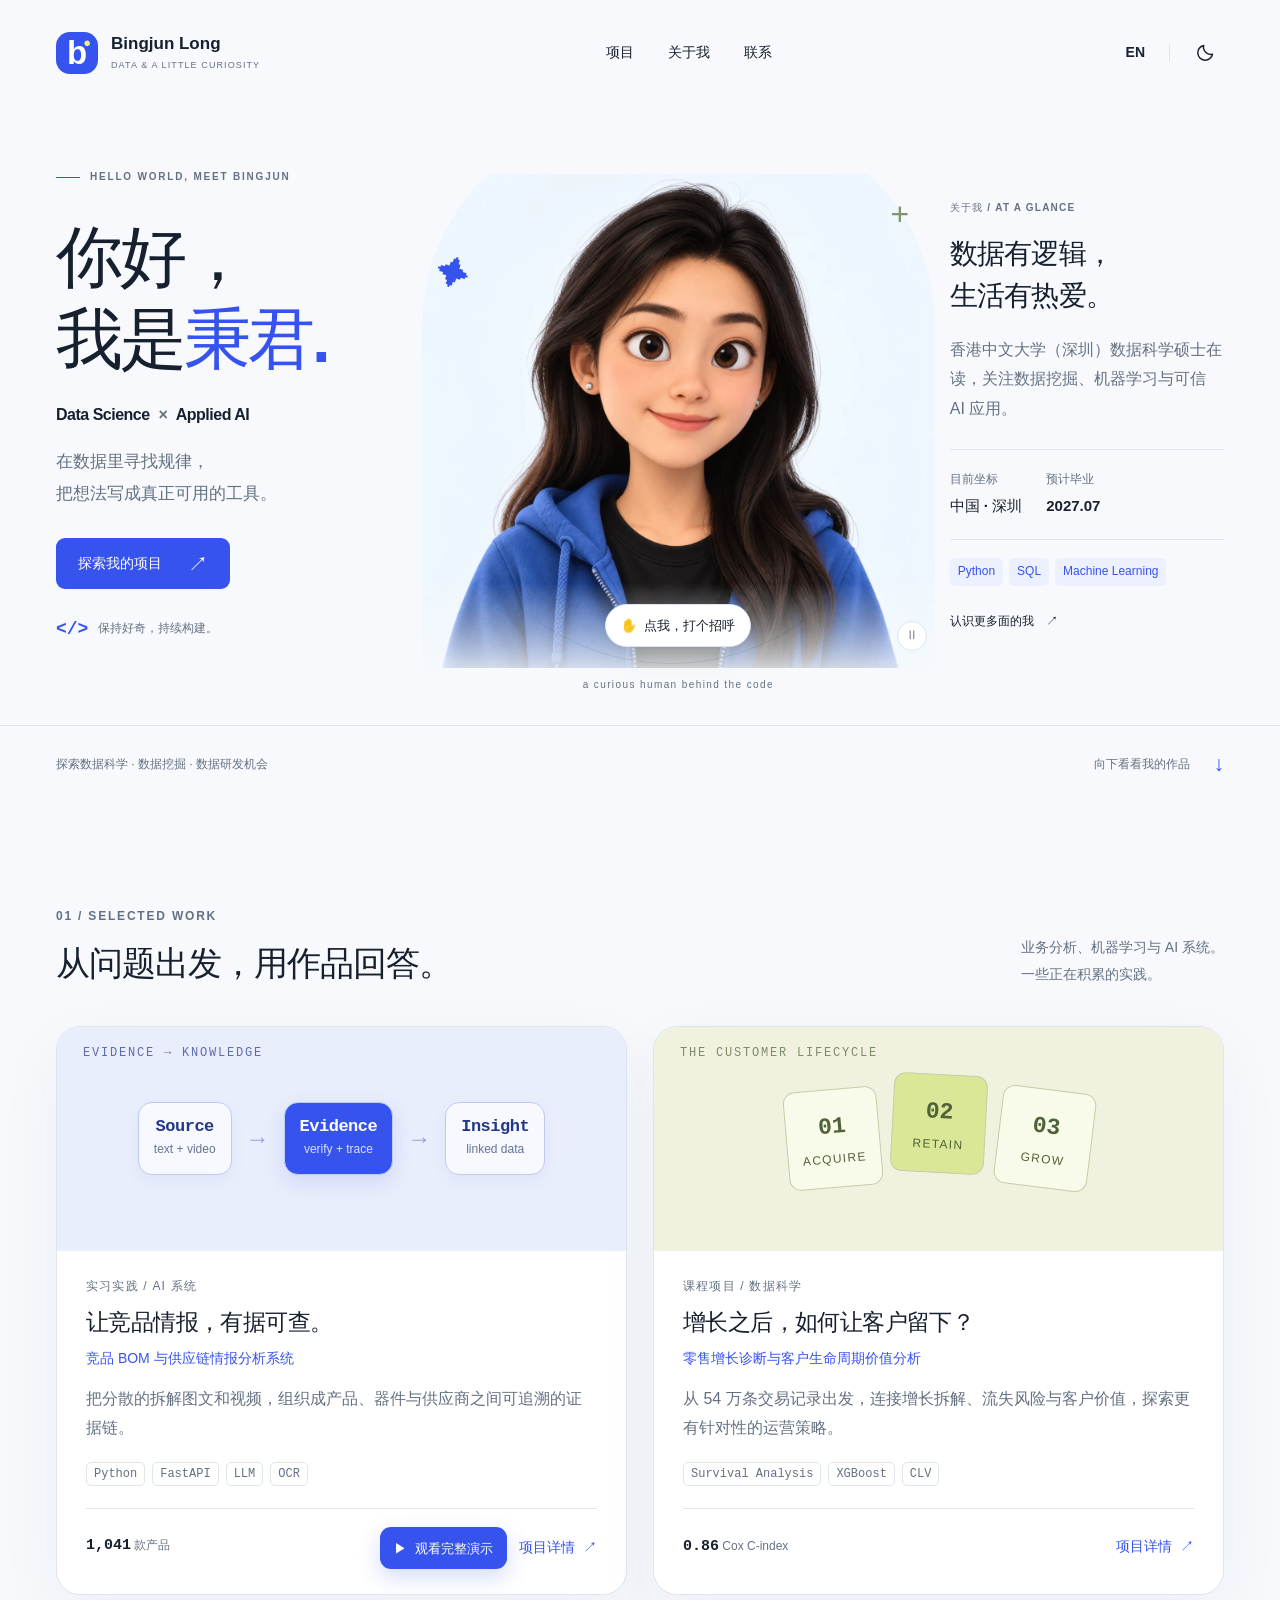
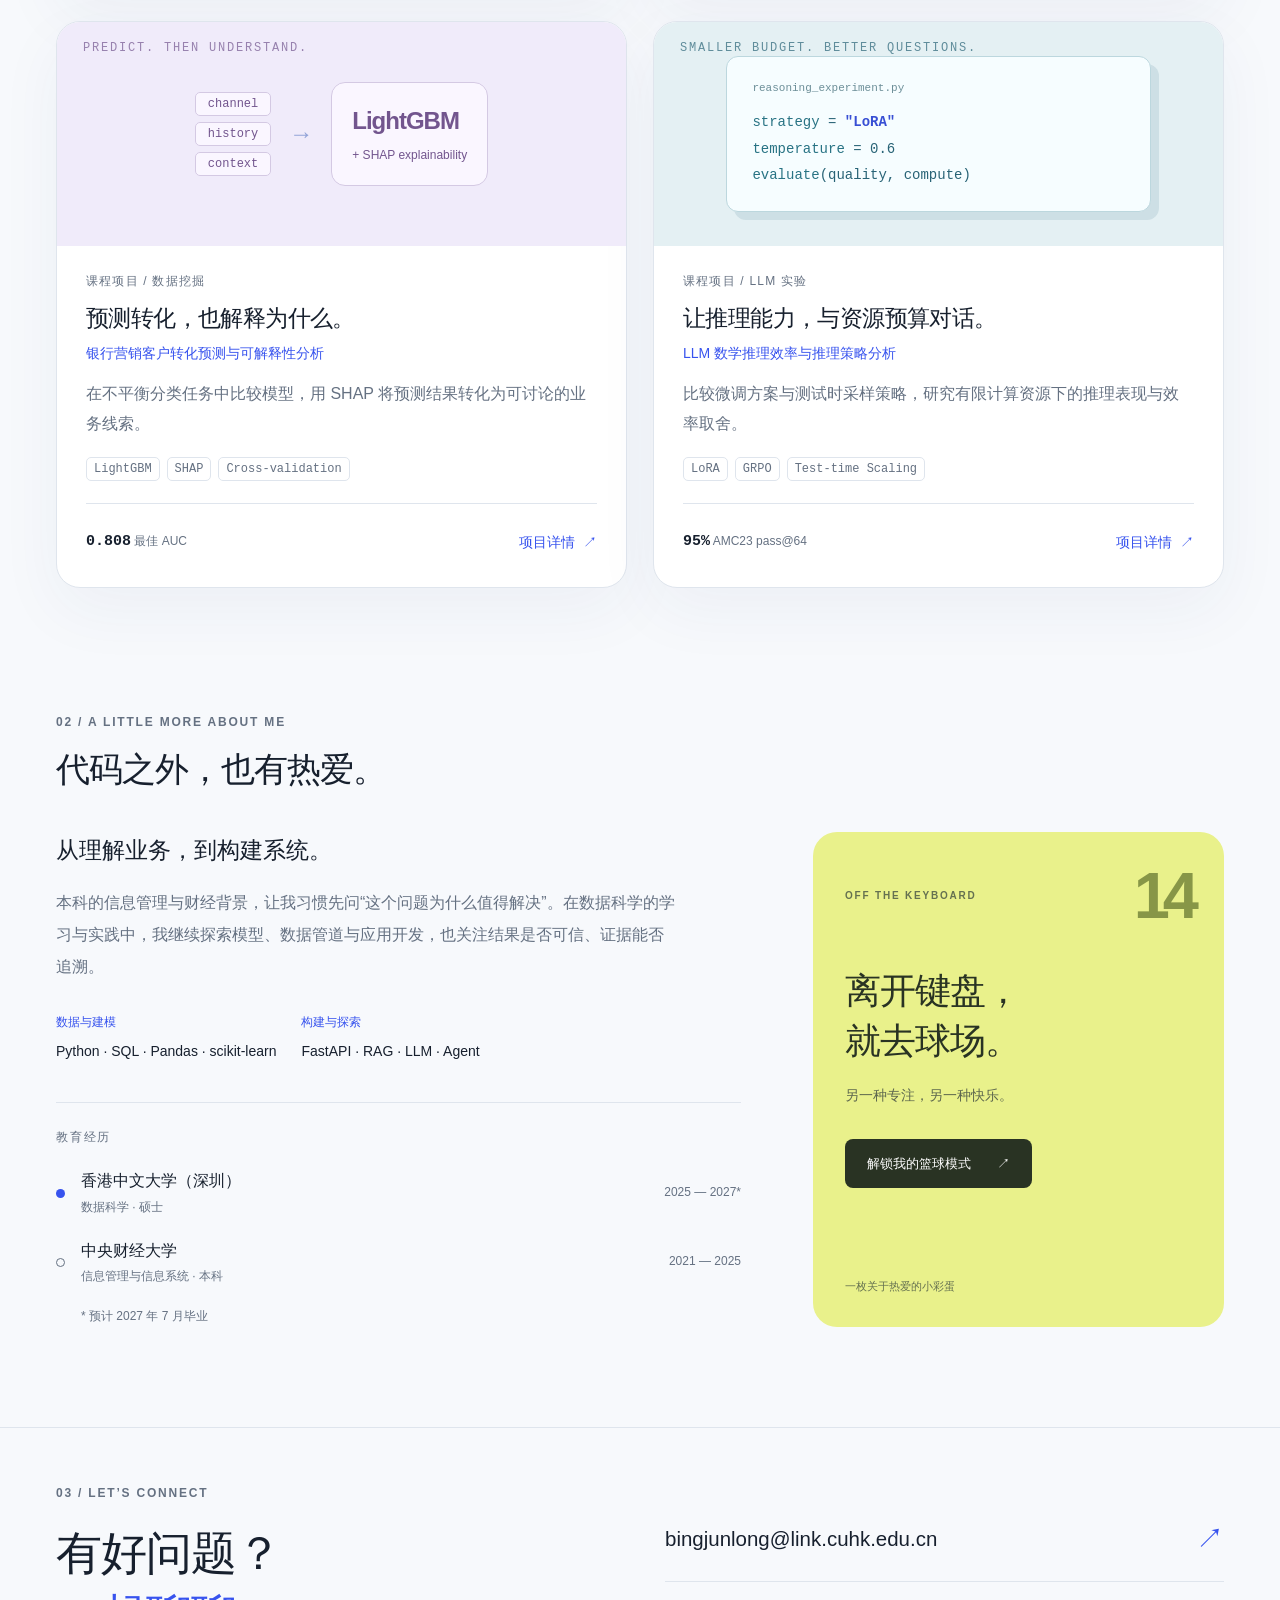
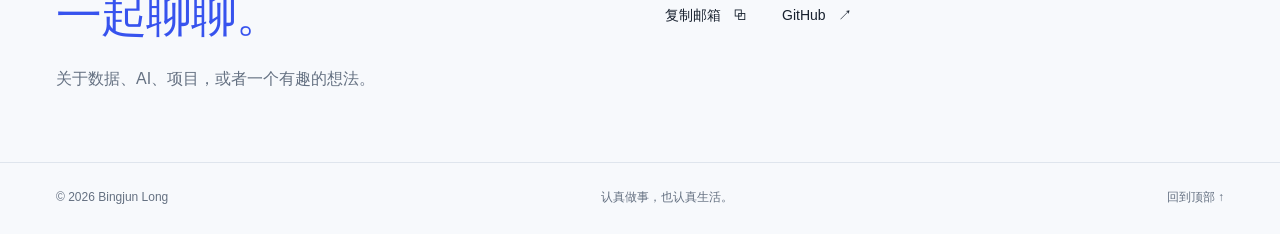
==== commit 5892a571: "Bust portfolio asset cache for demo entry" ====
--- a/index.html
+++ b/index.html
@@ -7,7 +7,7 @@
   <title>龙秉君 Bingjun Long — Data Science & Applied AI</title>
   <link rel="icon" type="image/svg+xml" href="data:image/svg+xml,%3Csvg xmlns='http://www.w3.org/2000/svg' viewBox='0 0 64 64'%3E%3Crect width='64' height='64' rx='20' fill='%233753ee'/%3E%3Ctext x='15' y='47' font-family='Arial' font-weight='bold' font-size='43' fill='white'%3Eb%3C/text%3E%3Ccircle cx='48' cy='17' r='6' fill='%23e9f18b'/%3E%3C/svg%3E">
   <script>try{document.documentElement.dataset.theme=localStorage.getItem('bj-theme')||(matchMedia('(prefers-color-scheme: dark)').matches?'dark':'light')}catch(e){}</script>
-  <link rel="stylesheet" href="style.css">
+  <link rel="stylesheet" href="style.css?v=20260918-direct-demo-entry">
 </head>
 <body>
 <a class="skip-link" href="#main" data-i18n="skip">跳至主要内容</a>
@@ -62,5 +62,5 @@
 <footer class="site-footer section-shell"><span>© <span id="year">2026</span> Bingjun Long</span><span data-i18n="footer">认真做事，也认真生活。</span><a href="#home" data-i18n="backTop">回到顶部 ↑</a></footer>
 <dialog id="project-dialog" class="project-dialog"><div class="dialog-top"><span class="eyebrow">PROJECT NOTES</span><button class="icon-control close-dialog" id="close-project" aria-label="关闭项目详情" data-label="closeProject">✕</button></div><div id="project-detail"></div></dialog>
 <dialog id="basketball-dialog" class="basketball-dialog" aria-labelledby="basketball-title"><button class="icon-control close-dialog" id="close-basketball" aria-label="关闭篮球彩蛋" data-label="closeHobby">✕</button><div class="basketball-content"><div class="basketball-art" id="basketball-art"></div><div class="basketball-copy"><p class="eyebrow">BINGJUN / NO. 14</p><h2 id="basketball-title" data-i18n-html="basketballTitle">今天的快乐，<br>球场见。</h2><p data-i18n="basketballText">写代码时认真，打篮球也一样。换上 14 号球衣，给好奇心放个课间。</p><button class="button primary" id="basketball-cheer"><span data-i18n="cheer">给 14 号加油</span><span aria-hidden="true">✦</span></button><p id="cheer-status" role="status" aria-live="polite"></p></div></div></dialog>
-<script src="content.js"></script><script src="app.js"></script>
+<script src="content.js?v=20260918-direct-demo-entry"></script><script src="app.js?v=20260918-direct-demo-entry"></script>
 </body></html>
--- a/style.css
+++ b/style.css
@@ -12,3 +12,4 @@
 .avatar-image-blink{mix-blend-mode:normal}.avatar-breathe{position:absolute;inset:auto 0 35px;height:auto;aspect-ratio:1278/1230}.avatar-image{display:block;object-fit:contain;object-position:50% 50%}.avatar-image-blink{clip-path:polygon(32% 30%,70% 30%,70% 43%,32% 43%)}.avatar-wave{clip-path:polygon(0 0,100% 0,100% 43%,82% 43%,74% 53%,75% 66%,77% 78%,100% 78%,100% 100%,0 100%)}.is-waving .wave-hand{display:block;position:absolute;inset:0;clip-path:polygon(82% 43%,100% 43%,100% 78%,77% 78%,75% 66%,74% 53%);transform-origin:84% 79%;animation:handWave .45s ease-in-out 4 alternate;pointer-events:none}.wave-hand img{width:100%;height:100%;object-fit:contain;display:block}.is-waving .avatar-breathe{animation:breathe 5s ease-in-out infinite}.hero-profile>p:not(.eyebrow){font-size:16px}.hero-description{font-size:17px}.project-summary,.about-story>p,.detail-section p{font-size:16px}.section-heading>p,.project-subtitle{font-size:14px}.project-type,.project-tags span,.project-outcome,.project-detail-button,.profile-facts span,.hero-profile .text-link,.interest-tags span,.hero-mini{font-size:12px}.eyebrow{font-size:12px}.project-detail-button{min-height:40px;font-size:14px}.wave-prompt{font-size:13px}.profile-facts strong{font-size:15px}.hero-profile h2{font-size:28px}.detail-metrics span,.detail-note,.education-note,.education-row time,.education-row p,.site-footer,.hero-bottom{font-size:12px}.skill-groups p{font-size:14px}.education-row h4{font-size:16px}.contact-section p:not(.eyebrow),.basketball-copy>p:not(.eyebrow){font-size:16px}.project-visual .visual-eyebrow{font-size:12px}.graph-node span{font-size:12px}.bank-features span,.model-chip span,.life-block span{font-size:12px}.hero-bottom a{min-height:35px}.basketball-art{background:#e9f3fc}.contact-actions .text-link{font-size:14px}@keyframes handWave{from{transform:rotate(-2deg)}to{transform:rotate(3deg)}}@media(max-width:1150px){.hero-profile>p:not(.eyebrow){font-size:14px}.hero-profile h2{font-size:23px}}@media(max-width:760px){.avatar-breathe{bottom:5px}.hero-profile>p:not(.eyebrow){font-size:14px}.hero-profile h2{font-size:20px}.hero-description{font-size:14px}.profile-facts div{flex-direction:column;align-items:flex-start;gap:2px}.hero-profile .profile-facts{justify-content:flex-start;gap:50px}.hero-bottom{font-size:11px}.wave-prompt{font-size:11px}.project-type,.project-tags span{font-size:12px}.project-summary,.about-story>p{font-size:16px}.project-card-footer{flex-wrap:wrap}.project-subtitle{font-size:14px}.section-heading>p{font-size:14px}.project-visual .visual-eyebrow{font-size:10px}.education-row time{font-size:11px}.education-row h4{font-size:14px}.skill-groups p{font-size:13px}}
 .avatar-image{mix-blend-mode:normal}.avatar-wave{display:none}.is-waving .avatar-wave{display:block}
 .avatar-wave{clip-path:none}.is-waving .wave-hand{display:none}.is-waving .avatar-breathe{animation:hello 1.1s ease-in-out 2}@media(max-width:520px){.hero{grid-template-columns:1fr;padding-top:22px;overflow:visible}.hero-copy{max-width:none;padding-bottom:0}.hero h1{font-size:39px;letter-spacing:-1.7px;white-space:nowrap;margin:16px 0 12px}.hero h1 br{display:none}.hero-role{max-width:none;font-size:14px;line-height:1.6}.hero-description{max-width:none;font-size:15px;line-height:1.8;margin:12px 0 17px}.hero-description br{display:none}.hero-copy .button{font-size:14px;min-height:44px;padding:10px 18px;gap:22px}.hero-copy .eyebrow{font-size:10px;letter-spacing:.9px}.avatar-zone{height:325px;width:100%;max-width:365px;margin:18px auto 0}.avatar-breathe{bottom:0}.avatar-orbit{top:13px;left:3%;width:94%}.avatar-button{mask-image:linear-gradient(to bottom,#000 0%,#000 80%,transparent 100%)}.spark-one{left:4%;top:62px}.spark-two{right:4%;top:31px}.wave-prompt{bottom:4px;left:50%;font-size:12px}.motion-control{right:8px;bottom:15px}.avatar-bubble{top:0;right:3px}.hero-profile{margin-top:25px;gap:19px}.hero-profile h2{font-size:21px}.hero-profile>p:not(.eyebrow){font-size:14px}.profile-facts strong{font-size:14px}.hero-profile .profile-facts{gap:65px}.hero-bottom{margin-top:25px}.projects-section{padding-top:42px}.section-heading h2{font-size:27px}.education-row{flex-wrap:wrap;gap:12px}.education-row>div{max-width:calc(100% - 35px)}.education-row time{margin-left:21px}.contact-section h2{font-size:36px}.contact-actions{gap:30px}html[lang=en] .hero h1{font-size:41px;letter-spacing:-1.5px}html[lang=en] .hero h1 br{display:block}html[lang=en] .hero-role{font-size:14px}html[lang=en] .hero-description{font-size:15px}html[lang=en] .hero-copy .eyebrow{font-size:10px}.graph-node{padding:11px 9px}.graph-node strong{font-size:15px}.graph-node span{font-size:10px}.evidence-graph{gap:7px}.bank-features span{font-size:11px}.model-chip strong{font-size:23px}.model-chip{padding:14px}.project-visual{padding:28px 16px}}@media(max-width:360px){.hero h1{font-size:34px}.avatar-zone{height:282px}.section-heading h2{font-size:25px}.graph-node strong{font-size:13px}.graph-node{padding:10px 7px}.graph-node span{font-size:9px}.evidence-graph{gap:5px}.graph-edge{font-size:16px}.project-card-body{padding:20px}.project-card h3{font-size:21px}.life-block{min-width:70px;padding:18px 9px}.lifecycle{gap:9px}.bank-equation{gap:7px}.model-chip strong{font-size:20px}.bank-features span{font-size:10px;padding:4px 7px}}
+.project-card-actions{display:flex;align-items:center;justify-content:flex-end;gap:12px;flex-wrap:wrap}.project-demo-link{display:inline-flex;align-items:center;gap:8px;min-height:42px;padding:10px 14px;border-radius:11px;background:var(--blue);color:#fff;font-size:13px;font-weight:650;line-height:1;box-shadow:0 8px 22px #3753ee35;transition:transform .2s ease,box-shadow .2s ease,filter .2s ease}.project-demo-link:hover{transform:translateY(-2px);box-shadow:0 12px 28px #3753ee4a;filter:brightness(1.06)}.project-demo-link:focus-visible{outline:3px solid var(--accent);outline-offset:3px}.project-card:has(.project-demo-link) .project-card-footer{align-items:flex-end}.project-card:has(.project-demo-link) .project-outcome{padding-bottom:10px}@media(max-width:760px){.project-card-actions{width:100%;justify-content:space-between}.project-demo-link{font-size:13px}.project-card:has(.project-demo-link) .project-outcome{padding-bottom:0}}@media(prefers-reduced-motion:reduce){.project-demo-link:hover{transform:none}}
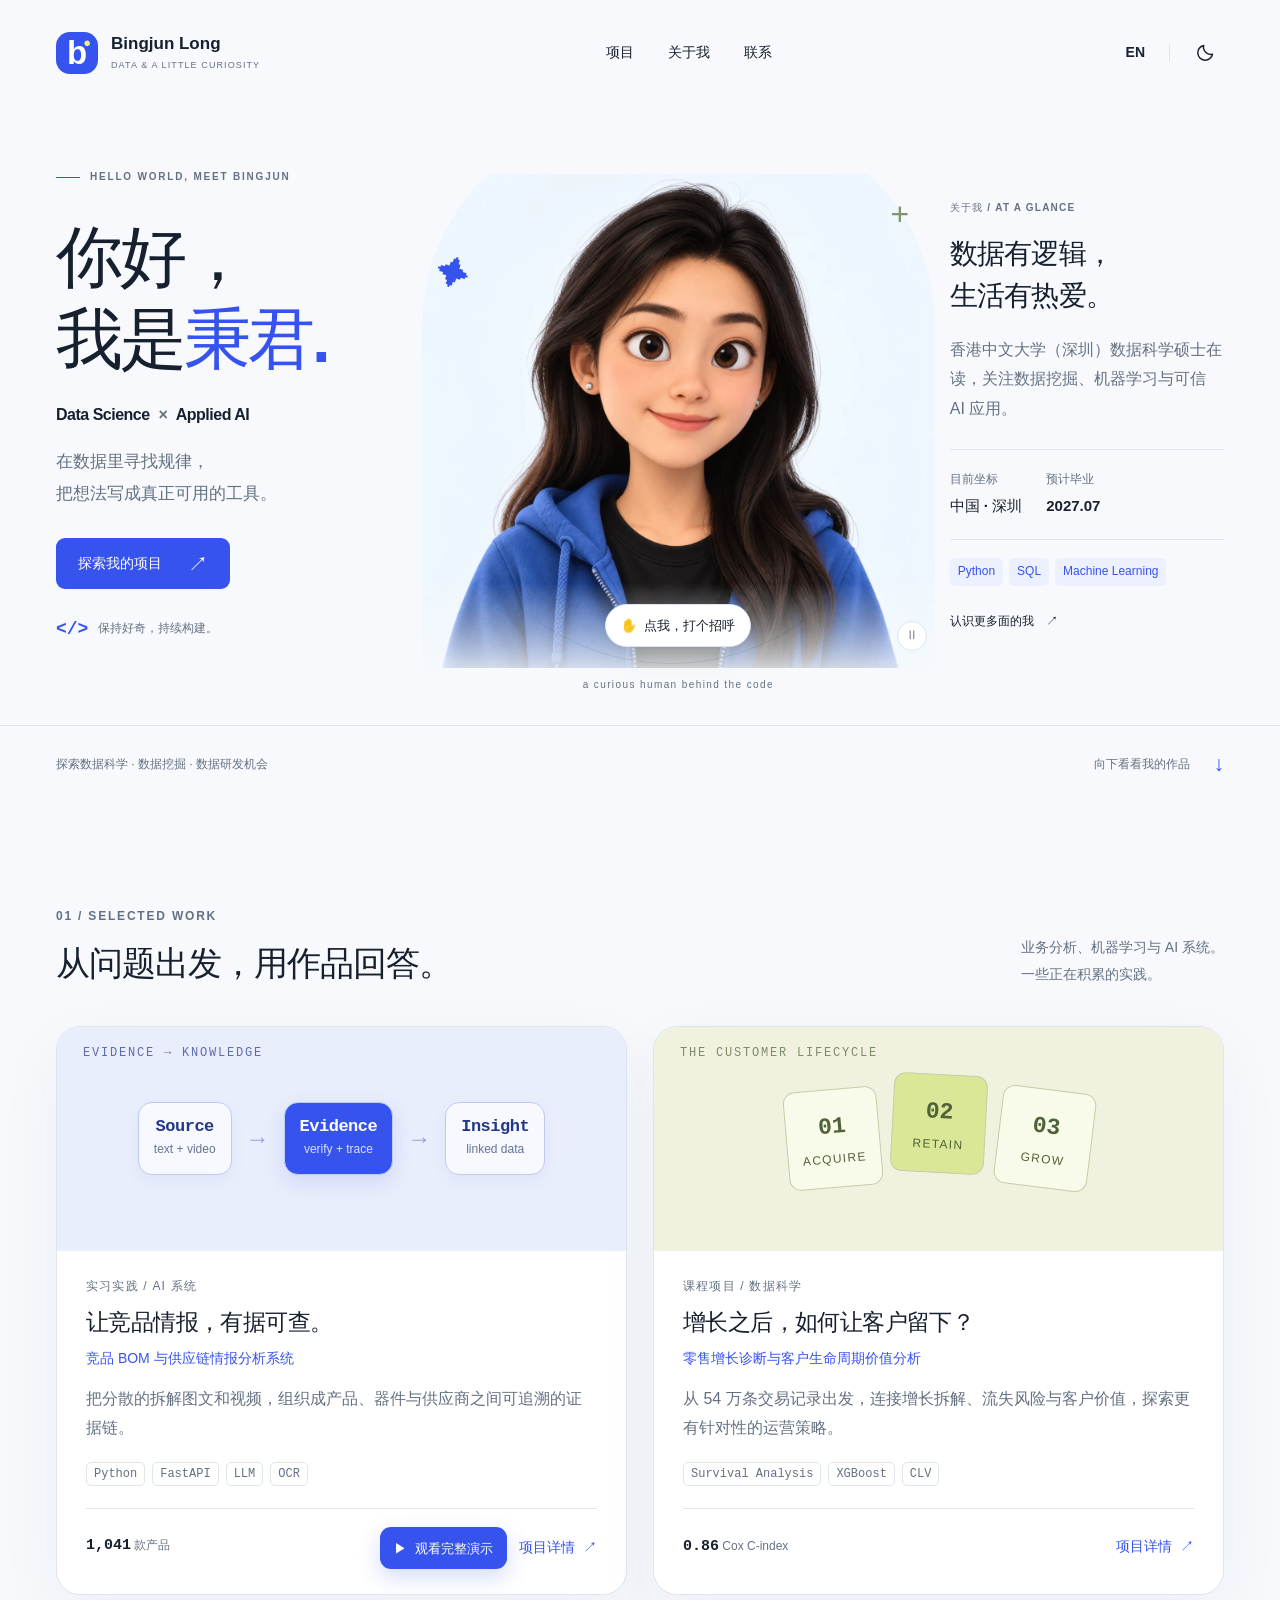
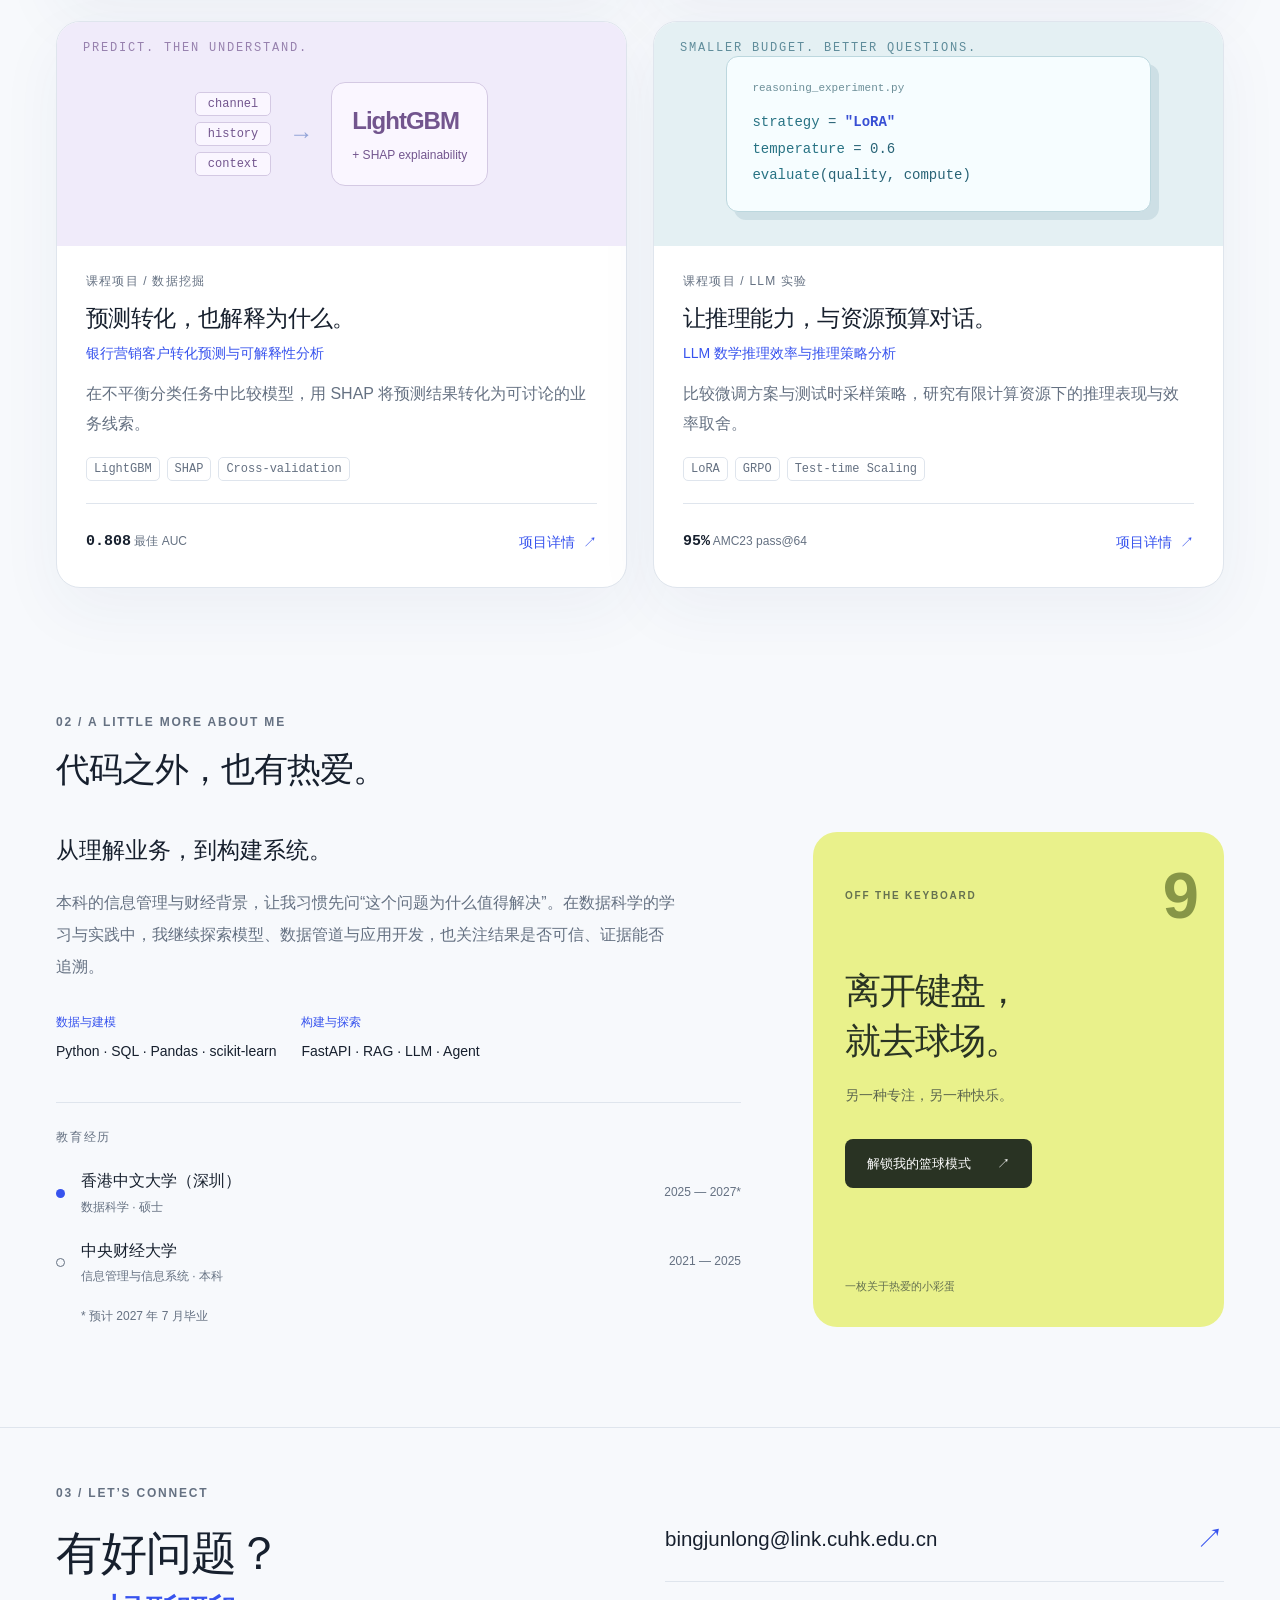
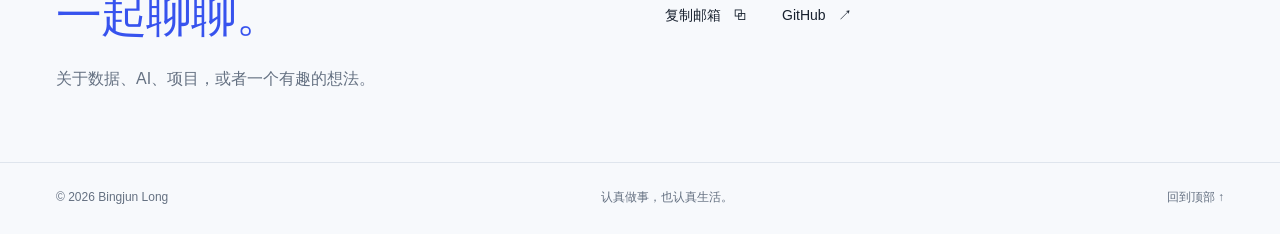
==== commit 228931df: "Update basketball jersey number to 9" ====
--- a/index.html
+++ b/index.html
@@ -54,13 +54,13 @@
     <div class="section-heading"><div><p class="eyebrow">02 / A LITTLE MORE ABOUT ME</p><h2 data-i18n="aboutTitle">代码之外，也有热爱。</h2></div></div>
     <div class="about-grid">
       <div class="about-story"><h3 data-i18n="aboutLead">从理解业务，到构建系统。</h3><p data-i18n="aboutText">本科的信息管理与财经背景，让我习惯先问“这个问题为什么值得解决”。在数据科学的学习与实践中，我继续探索模型、数据管道与应用开发，也关注结果是否可信、证据能否追溯。</p><div class="skill-groups"><div><span data-i18n="skillData">数据与建模</span><p>Python · SQL · Pandas · scikit-learn</p></div><div><span data-i18n="skillBuild">构建与探索</span><p>FastAPI · RAG · LLM · Agent</p></div></div><div class="education"><p class="eyebrow" data-i18n="education">教育经历</p><div class="education-row"><span class="education-dot"></span><div><h4 data-i18n="masterSchool">香港中文大学（深圳）</h4><p data-i18n="masterDegree">数据科学 · 硕士</p></div><time>2025 — 2027*</time></div><div class="education-row"><span class="education-dot hollow"></span><div><h4 data-i18n="bachelorSchool">中央财经大学</h4><p data-i18n="bachelorDegree">信息管理与信息系统 · 本科</p></div><time>2021 — 2025</time></div><p class="education-note" data-i18n="expectedNote">* 预计 2027 年 7 月毕业</p></div></div>
-      <div class="hobby-card" id="hobby-card"><div class="hobby-topline"><span class="eyebrow">OFF THE KEYBOARD</span><span class="jersey-number" aria-hidden="true">14</span></div><h3 data-i18n-html="hobbyTitle">离开键盘，<br>就去球场。</h3><p data-i18n="hobbyIntro">另一种专注，另一种快乐。</p><button class="button hobby-button" id="basketball-button"><span data-i18n="hobbyButton">解锁我的篮球模式</span><span aria-hidden="true">↗</span></button><span class="hobby-footnote" data-i18n="hobbyFootnote">一枚关于热爱的小彩蛋</span></div>
+      <div class="hobby-card" id="hobby-card"><div class="hobby-topline"><span class="eyebrow">OFF THE KEYBOARD</span><span class="jersey-number" aria-hidden="true">9</span></div><h3 data-i18n-html="hobbyTitle">离开键盘，<br>就去球场。</h3><p data-i18n="hobbyIntro">另一种专注，另一种快乐。</p><button class="button hobby-button" id="basketball-button"><span data-i18n="hobbyButton">解锁我的篮球模式</span><span aria-hidden="true">↗</span></button><span class="hobby-footnote" data-i18n="hobbyFootnote">一枚关于热爱的小彩蛋</span></div>
     </div>
   </section>
   <section class="contact-section section-shell" id="contact"><div><p class="eyebrow">03 / LET’S CONNECT</p><h2 data-i18n-html="contactTitle">有好问题？<br><span>一起聊聊。</span></h2><p data-i18n="contactIntro">关于数据、AI、项目，或者一个有趣的想法。</p></div><div class="contact-links"><a class="email-link" href="mailto:bingjunlong@link.cuhk.edu.cn">bingjunlong@link.cuhk.edu.cn<span aria-hidden="true">↗</span></a><div class="contact-actions"><button id="copy-email" class="text-link"><span data-i18n="copyEmail">复制邮箱</span><span aria-hidden="true">⧉</span></button><a href="https://github.com/longbingjun" target="_blank" rel="noopener noreferrer" class="text-link">GitHub <span aria-hidden="true">↗</span></a></div><span id="copy-status" role="status" aria-live="polite"></span></div></section>
 </main>
 <footer class="site-footer section-shell"><span>© <span id="year">2026</span> Bingjun Long</span><span data-i18n="footer">认真做事，也认真生活。</span><a href="#home" data-i18n="backTop">回到顶部 ↑</a></footer>
 <dialog id="project-dialog" class="project-dialog"><div class="dialog-top"><span class="eyebrow">PROJECT NOTES</span><button class="icon-control close-dialog" id="close-project" aria-label="关闭项目详情" data-label="closeProject">✕</button></div><div id="project-detail"></div></dialog>
-<dialog id="basketball-dialog" class="basketball-dialog" aria-labelledby="basketball-title"><button class="icon-control close-dialog" id="close-basketball" aria-label="关闭篮球彩蛋" data-label="closeHobby">✕</button><div class="basketball-content"><div class="basketball-art" id="basketball-art"></div><div class="basketball-copy"><p class="eyebrow">BINGJUN / NO. 14</p><h2 id="basketball-title" data-i18n-html="basketballTitle">今天的快乐，<br>球场见。</h2><p data-i18n="basketballText">写代码时认真，打篮球也一样。换上 14 号球衣，给好奇心放个课间。</p><button class="button primary" id="basketball-cheer"><span data-i18n="cheer">给 14 号加油</span><span aria-hidden="true">✦</span></button><p id="cheer-status" role="status" aria-live="polite"></p></div></div></dialog>
-<script src="content.js?v=20260918-direct-demo-entry"></script><script src="app.js?v=20260918-direct-demo-entry"></script>
+<dialog id="basketball-dialog" class="basketball-dialog" aria-labelledby="basketball-title"><button class="icon-control close-dialog" id="close-basketball" aria-label="关闭篮球彩蛋" data-label="closeHobby">✕</button><div class="basketball-content"><div class="basketball-art" id="basketball-art"></div><div class="basketball-copy"><p class="eyebrow">BINGJUN / NO. 9</p><h2 id="basketball-title" data-i18n-html="basketballTitle">今天的快乐，<br>球场见。</h2><p data-i18n="basketballText">写代码时认真，打篮球也一样。换上 9 号球衣，给好奇心放个课间。</p><button class="button primary" id="basketball-cheer"><span data-i18n="cheer">给 9 号加油</span><span aria-hidden="true">✦</span></button><p id="cheer-status" role="status" aria-live="polite"></p></div></div></dialog>
+<script src="content.js?v=20260918-direct-demo-entry"></script><script src="app.js?v=20260918-jersey-9"></script>
 </body></html>
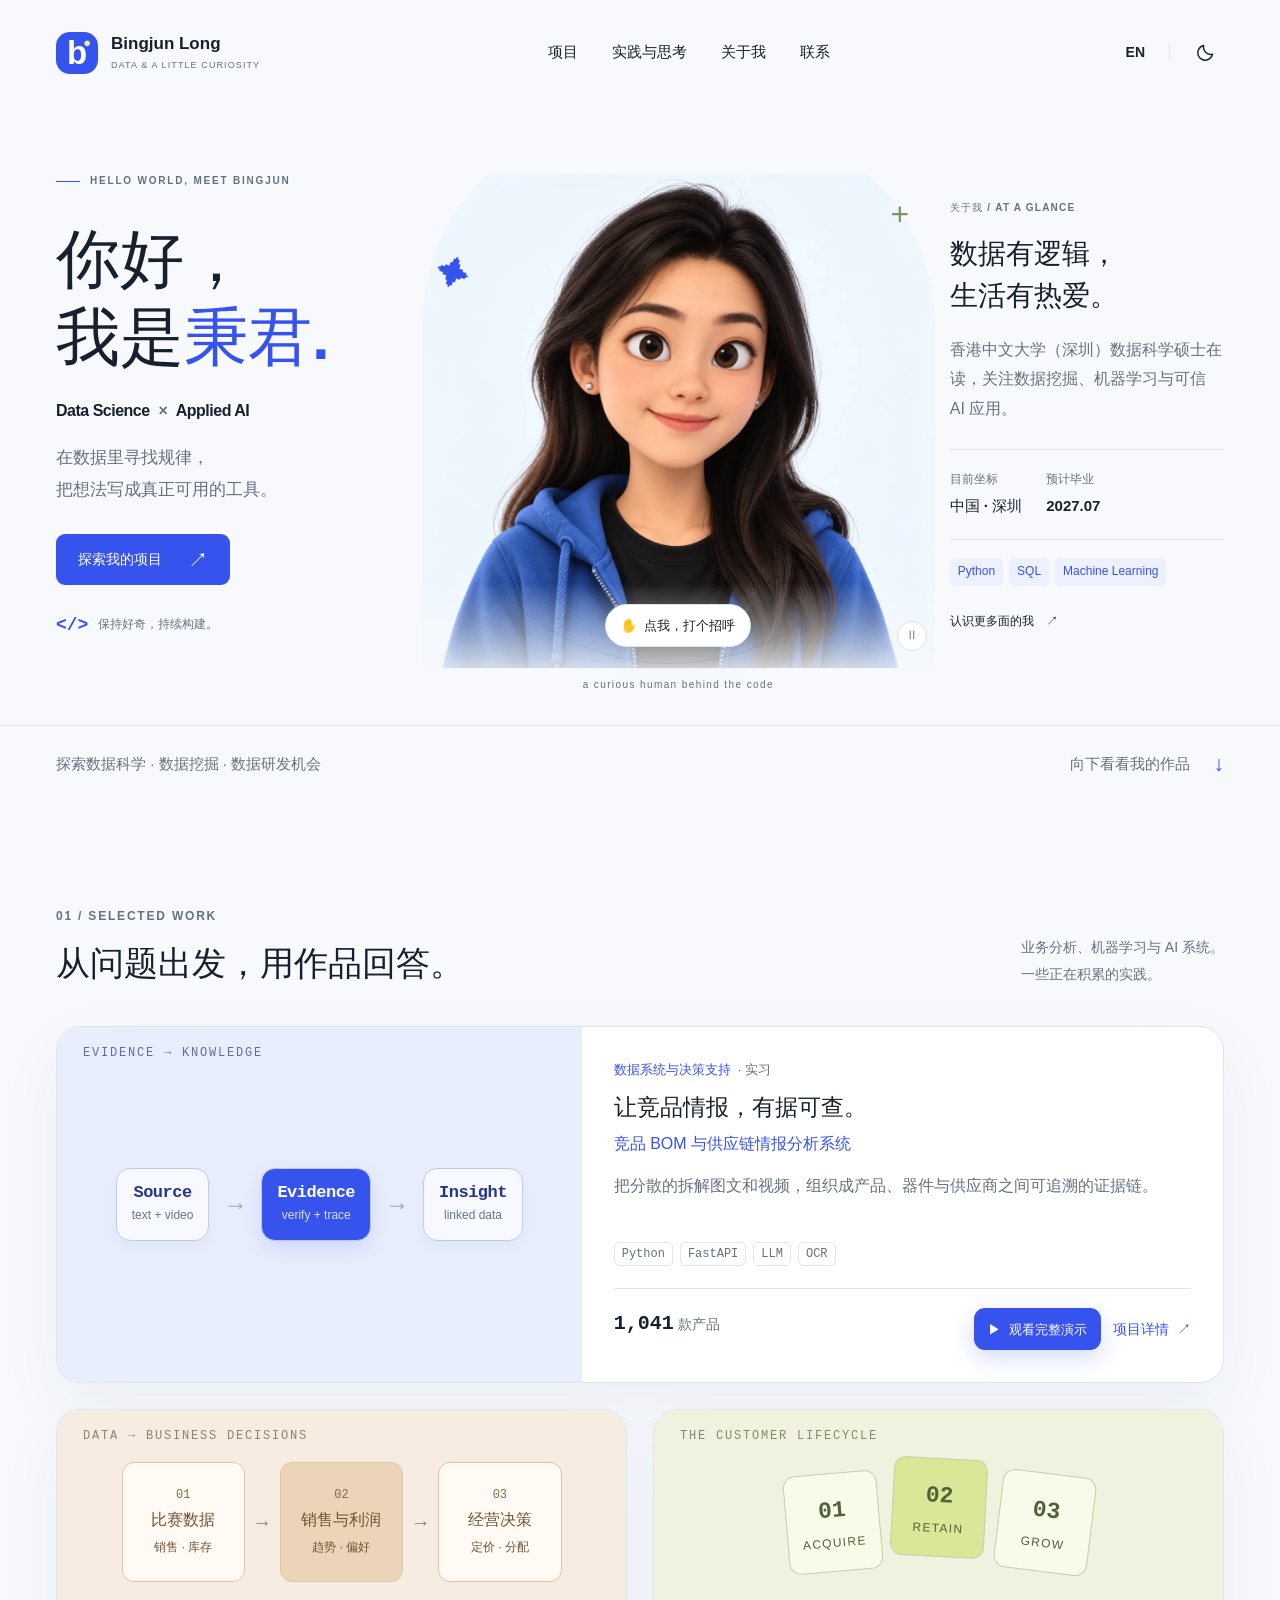
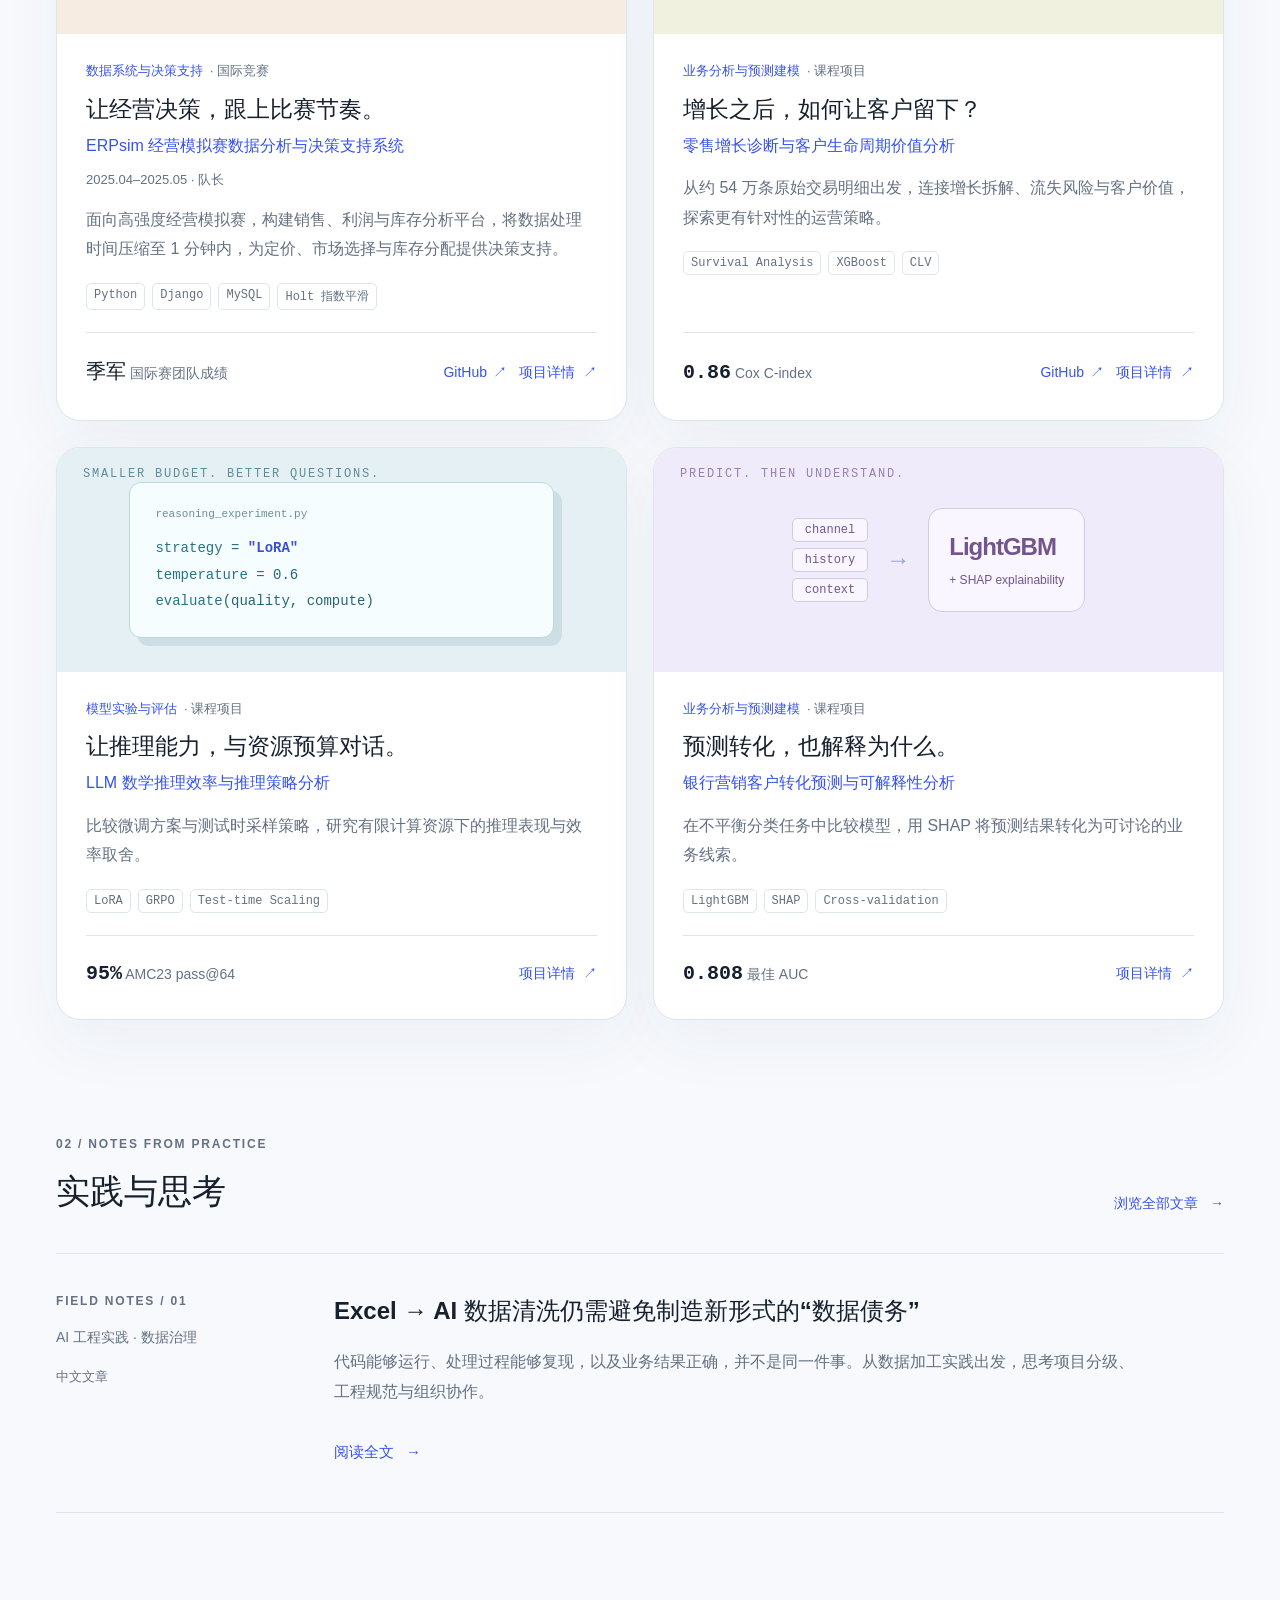
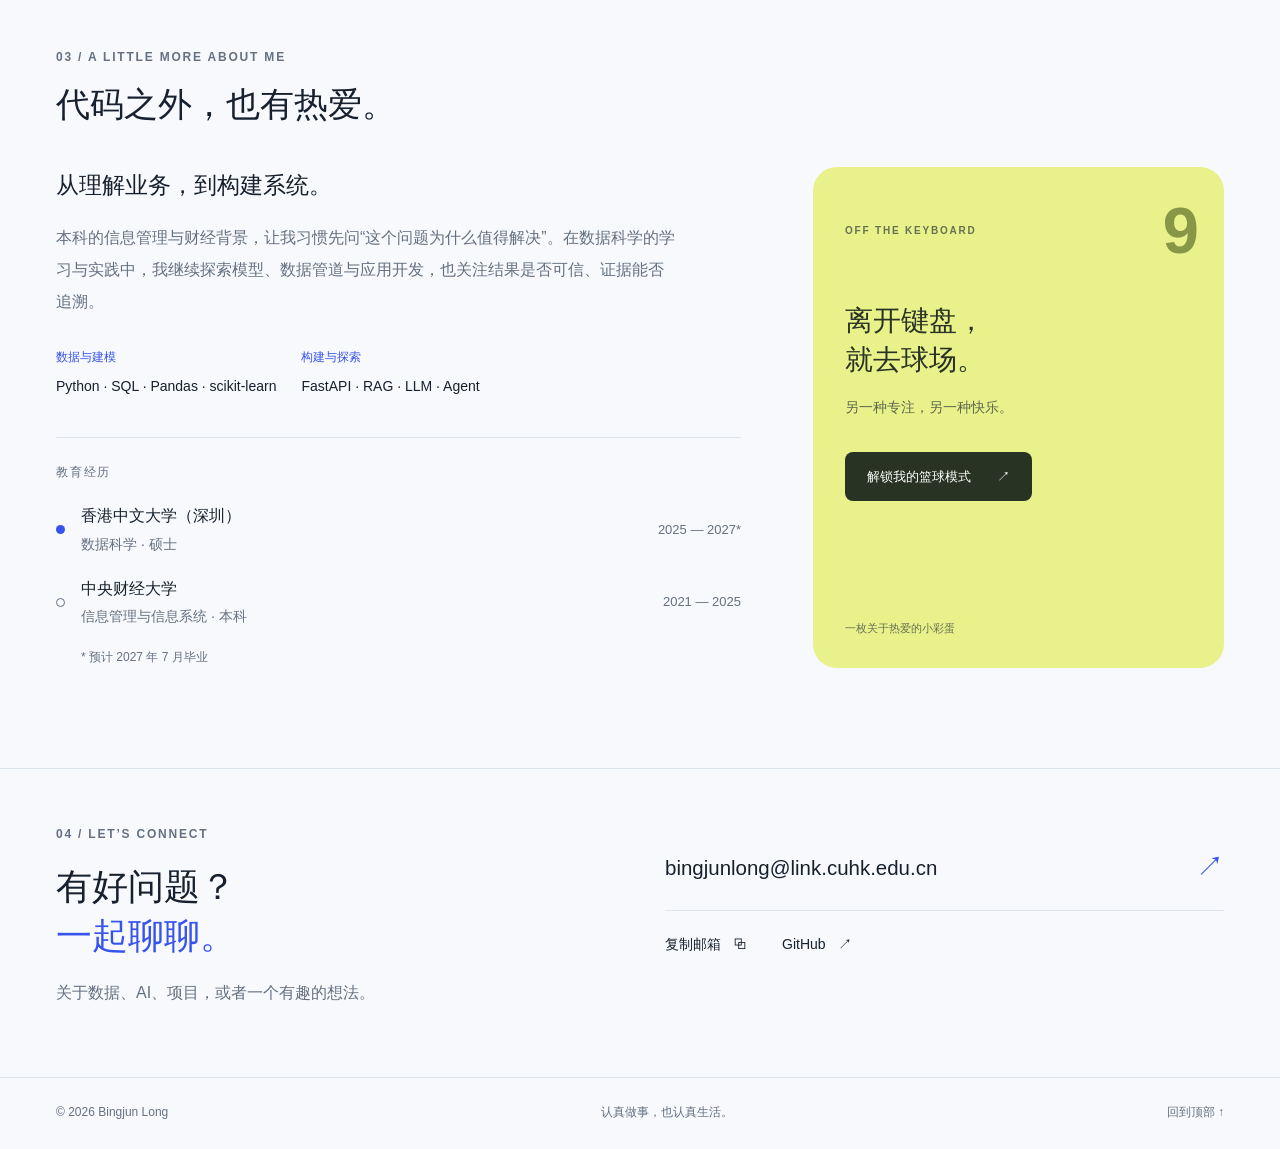
==== commit 53e87a09: "Add writing pages, organize portfolio projects, and anonymize internship" ====
--- a/index.html
+++ b/index.html
@@ -7,13 +7,14 @@
   <title>龙秉君 Bingjun Long — Data Science & Applied AI</title>
   <link rel="icon" type="image/svg+xml" href="data:image/svg+xml,%3Csvg xmlns='http://www.w3.org/2000/svg' viewBox='0 0 64 64'%3E%3Crect width='64' height='64' rx='20' fill='%233753ee'/%3E%3Ctext x='15' y='47' font-family='Arial' font-weight='bold' font-size='43' fill='white'%3Eb%3C/text%3E%3Ccircle cx='48' cy='17' r='6' fill='%23e9f18b'/%3E%3C/svg%3E">
   <script>try{document.documentElement.dataset.theme=localStorage.getItem('bj-theme')||(matchMedia('(prefers-color-scheme: dark)').matches?'dark':'light')}catch(e){}</script>
-  <link rel="stylesheet" href="style.css?v=20260918-direct-demo-entry">
+  <link rel="stylesheet" href="style.css?v=20260929-projects">
+  <link rel="stylesheet" href="writing.css?v=20260928-typography">
 </head>
 <body>
 <a class="skip-link" href="#main" data-i18n="skip">跳至主要内容</a>
 <header class="site-header">
   <a class="wordmark" href="#home" aria-label="Bingjun Long 首页"><span class="brand-symbol">b<span>●</span></span><span>Bingjun Long<span class="wordmark-sub">DATA & A LITTLE CURIOSITY</span></span></a>
-  <nav aria-label="主要导航" data-label="navigation"><a href="#projects" data-i18n="navProjects">项目</a><a href="#about" data-i18n="navAbout">关于我</a><a href="#contact" data-i18n="navContact">联系</a></nav>
+  <nav aria-label="主要导航" data-label="navigation"><a href="#projects" data-i18n="navProjects">项目</a><a href="writing/" data-i18n="navWriting">实践与思考</a><a href="#about" data-i18n="navAbout">关于我</a><a href="#contact" data-i18n="navContact">联系</a></nav>
   <div class="header-controls"><button id="language-toggle" class="text-control" aria-label="Switch to English">EN</button><span class="control-divider"></span><button id="theme-toggle" class="icon-control" aria-label="切换深色模式"><svg class="moon-icon" viewBox="0 0 24 24" aria-hidden="true"><path d="M20 14.1A8.5 8.5 0 0 1 9.9 4 8.5 8.5 0 1 0 20 14.1Z"/></svg><svg class="sun-icon" viewBox="0 0 24 24" aria-hidden="true"><circle cx="12" cy="12" r="4"/><path d="M12 2v2m0 16v2M2 12h2m16 0h2M5 5l1.5 1.5m11 11L19 19M5 19l1.5-1.5m11-11L19 5"/></svg></button></div>
 </header>
 <main id="main">
@@ -50,17 +51,24 @@
     <div class="section-heading"><div><p class="eyebrow">01 / SELECTED WORK</p><h2 data-i18n="projectsTitle">从问题出发，<span>用作品回答。</span></h2></div><p data-i18n="projectsIntro">业务分析、机器学习与 AI 系统。<br>一些正在积累的实践。</p></div>
     <div class="project-grid" id="project-grid"></div>
   </section>
+  <section class="writing-section section-shell" id="writing" aria-labelledby="writing-title">
+    <div class="section-heading"><div><p class="eyebrow">02 / NOTES FROM PRACTICE</p><h2 id="writing-title" data-i18n="writingTitle">实践与思考</h2></div><a class="text-link" href="writing/"><span data-i18n="allWriting">浏览全部文章</span><span aria-hidden="true">→</span></a></div>
+    <article class="writing-preview">
+      <div class="writing-preview-label"><span class="eyebrow">FIELD NOTES / 01</span><p data-i18n="writingCategory">AI 工程实践 · 数据治理</p><span class="writing-language" data-i18n="writingLanguage">中文文章</span></div>
+      <div class="writing-preview-copy"><h3 lang="zh-CN"><a href="writing/ai-data-debt/">Excel → AI 数据清洗仍需避免制造新形式的“数据债务”</a></h3><p data-i18n="writingSummary">代码能够运行、处理过程能够复现，以及业务结果正确，并不是同一件事。从数据加工实践出发，思考项目分级、工程规范与组织协作。</p><a class="text-link writing-read" href="writing/ai-data-debt/"><span data-i18n="readWriting">阅读全文</span><span aria-hidden="true">→</span></a></div>
+    </article>
+  </section>
   <section class="about-section section-shell" id="about">
-    <div class="section-heading"><div><p class="eyebrow">02 / A LITTLE MORE ABOUT ME</p><h2 data-i18n="aboutTitle">代码之外，也有热爱。</h2></div></div>
+    <div class="section-heading"><div><p class="eyebrow">03 / A LITTLE MORE ABOUT ME</p><h2 data-i18n="aboutTitle">代码之外，也有热爱。</h2></div></div>
     <div class="about-grid">
       <div class="about-story"><h3 data-i18n="aboutLead">从理解业务，到构建系统。</h3><p data-i18n="aboutText">本科的信息管理与财经背景，让我习惯先问“这个问题为什么值得解决”。在数据科学的学习与实践中，我继续探索模型、数据管道与应用开发，也关注结果是否可信、证据能否追溯。</p><div class="skill-groups"><div><span data-i18n="skillData">数据与建模</span><p>Python · SQL · Pandas · scikit-learn</p></div><div><span data-i18n="skillBuild">构建与探索</span><p>FastAPI · RAG · LLM · Agent</p></div></div><div class="education"><p class="eyebrow" data-i18n="education">教育经历</p><div class="education-row"><span class="education-dot"></span><div><h4 data-i18n="masterSchool">香港中文大学（深圳）</h4><p data-i18n="masterDegree">数据科学 · 硕士</p></div><time>2025 — 2027*</time></div><div class="education-row"><span class="education-dot hollow"></span><div><h4 data-i18n="bachelorSchool">中央财经大学</h4><p data-i18n="bachelorDegree">信息管理与信息系统 · 本科</p></div><time>2021 — 2025</time></div><p class="education-note" data-i18n="expectedNote">* 预计 2027 年 7 月毕业</p></div></div>
       <div class="hobby-card" id="hobby-card"><div class="hobby-topline"><span class="eyebrow">OFF THE KEYBOARD</span><span class="jersey-number" aria-hidden="true">9</span></div><h3 data-i18n-html="hobbyTitle">离开键盘，<br>就去球场。</h3><p data-i18n="hobbyIntro">另一种专注，另一种快乐。</p><button class="button hobby-button" id="basketball-button"><span data-i18n="hobbyButton">解锁我的篮球模式</span><span aria-hidden="true">↗</span></button><span class="hobby-footnote" data-i18n="hobbyFootnote">一枚关于热爱的小彩蛋</span></div>
     </div>
   </section>
-  <section class="contact-section section-shell" id="contact"><div><p class="eyebrow">03 / LET’S CONNECT</p><h2 data-i18n-html="contactTitle">有好问题？<br><span>一起聊聊。</span></h2><p data-i18n="contactIntro">关于数据、AI、项目，或者一个有趣的想法。</p></div><div class="contact-links"><a class="email-link" href="mailto:bingjunlong@link.cuhk.edu.cn">bingjunlong@link.cuhk.edu.cn<span aria-hidden="true">↗</span></a><div class="contact-actions"><button id="copy-email" class="text-link"><span data-i18n="copyEmail">复制邮箱</span><span aria-hidden="true">⧉</span></button><a href="https://github.com/longbingjun" target="_blank" rel="noopener noreferrer" class="text-link">GitHub <span aria-hidden="true">↗</span></a></div><span id="copy-status" role="status" aria-live="polite"></span></div></section>
+  <section class="contact-section section-shell" id="contact"><div><p class="eyebrow">04 / LET’S CONNECT</p><h2 data-i18n-html="contactTitle">有好问题？<br><span>一起聊聊。</span></h2><p data-i18n="contactIntro">关于数据、AI、项目，或者一个有趣的想法。</p></div><div class="contact-links"><a class="email-link" href="mailto:bingjunlong@link.cuhk.edu.cn">bingjunlong@link.cuhk.edu.cn<span aria-hidden="true">↗</span></a><div class="contact-actions"><button id="copy-email" class="text-link"><span data-i18n="copyEmail">复制邮箱</span><span aria-hidden="true">⧉</span></button><a href="https://github.com/longbingjun" target="_blank" rel="noopener noreferrer" class="text-link">GitHub <span aria-hidden="true">↗</span></a></div><span id="copy-status" role="status" aria-live="polite"></span></div></section>
 </main>
 <footer class="site-footer section-shell"><span>© <span id="year">2026</span> Bingjun Long</span><span data-i18n="footer">认真做事，也认真生活。</span><a href="#home" data-i18n="backTop">回到顶部 ↑</a></footer>
 <dialog id="project-dialog" class="project-dialog"><div class="dialog-top"><span class="eyebrow">PROJECT NOTES</span><button class="icon-control close-dialog" id="close-project" aria-label="关闭项目详情" data-label="closeProject">✕</button></div><div id="project-detail"></div></dialog>
 <dialog id="basketball-dialog" class="basketball-dialog" aria-labelledby="basketball-title"><button class="icon-control close-dialog" id="close-basketball" aria-label="关闭篮球彩蛋" data-label="closeHobby">✕</button><div class="basketball-content"><div class="basketball-art" id="basketball-art"></div><div class="basketball-copy"><p class="eyebrow">BINGJUN / NO. 9</p><h2 id="basketball-title" data-i18n-html="basketballTitle">今天的快乐，<br>球场见。</h2><p data-i18n="basketballText">写代码时认真，打篮球也一样。换上 9 号球衣，给好奇心放个课间。</p><button class="button primary" id="basketball-cheer"><span data-i18n="cheer">给 9 号加油</span><span aria-hidden="true">✦</span></button><p id="cheer-status" role="status" aria-live="polite"></p></div></div></dialog>
-<script src="content.js?v=20260918-direct-demo-entry"></script><script src="app.js?v=20260918-jersey-9"></script>
+<script src="content.js?v=20260929-redacted"></script><script src="app.js?v=20260929-projects"></script>
 </body></html>
--- a/style.css
+++ b/style.css
@@ -13,3 +13,70 @@
 .avatar-image{mix-blend-mode:normal}.avatar-wave{display:none}.is-waving .avatar-wave{display:block}
 .avatar-wave{clip-path:none}.is-waving .wave-hand{display:none}.is-waving .avatar-breathe{animation:hello 1.1s ease-in-out 2}@media(max-width:520px){.hero{grid-template-columns:1fr;padding-top:22px;overflow:visible}.hero-copy{max-width:none;padding-bottom:0}.hero h1{font-size:39px;letter-spacing:-1.7px;white-space:nowrap;margin:16px 0 12px}.hero h1 br{display:none}.hero-role{max-width:none;font-size:14px;line-height:1.6}.hero-description{max-width:none;font-size:15px;line-height:1.8;margin:12px 0 17px}.hero-description br{display:none}.hero-copy .button{font-size:14px;min-height:44px;padding:10px 18px;gap:22px}.hero-copy .eyebrow{font-size:10px;letter-spacing:.9px}.avatar-zone{height:325px;width:100%;max-width:365px;margin:18px auto 0}.avatar-breathe{bottom:0}.avatar-orbit{top:13px;left:3%;width:94%}.avatar-button{mask-image:linear-gradient(to bottom,#000 0%,#000 80%,transparent 100%)}.spark-one{left:4%;top:62px}.spark-two{right:4%;top:31px}.wave-prompt{bottom:4px;left:50%;font-size:12px}.motion-control{right:8px;bottom:15px}.avatar-bubble{top:0;right:3px}.hero-profile{margin-top:25px;gap:19px}.hero-profile h2{font-size:21px}.hero-profile>p:not(.eyebrow){font-size:14px}.profile-facts strong{font-size:14px}.hero-profile .profile-facts{gap:65px}.hero-bottom{margin-top:25px}.projects-section{padding-top:42px}.section-heading h2{font-size:27px}.education-row{flex-wrap:wrap;gap:12px}.education-row>div{max-width:calc(100% - 35px)}.education-row time{margin-left:21px}.contact-section h2{font-size:36px}.contact-actions{gap:30px}html[lang=en] .hero h1{font-size:41px;letter-spacing:-1.5px}html[lang=en] .hero h1 br{display:block}html[lang=en] .hero-role{font-size:14px}html[lang=en] .hero-description{font-size:15px}html[lang=en] .hero-copy .eyebrow{font-size:10px}.graph-node{padding:11px 9px}.graph-node strong{font-size:15px}.graph-node span{font-size:10px}.evidence-graph{gap:7px}.bank-features span{font-size:11px}.model-chip strong{font-size:23px}.model-chip{padding:14px}.project-visual{padding:28px 16px}}@media(max-width:360px){.hero h1{font-size:34px}.avatar-zone{height:282px}.section-heading h2{font-size:25px}.graph-node strong{font-size:13px}.graph-node{padding:10px 7px}.graph-node span{font-size:9px}.evidence-graph{gap:5px}.graph-edge{font-size:16px}.project-card-body{padding:20px}.project-card h3{font-size:21px}.life-block{min-width:70px;padding:18px 9px}.lifecycle{gap:9px}.bank-equation{gap:7px}.model-chip strong{font-size:20px}.bank-features span{font-size:10px;padding:4px 7px}}
 .project-card-actions{display:flex;align-items:center;justify-content:flex-end;gap:12px;flex-wrap:wrap}.project-demo-link{display:inline-flex;align-items:center;gap:8px;min-height:42px;padding:10px 14px;border-radius:11px;background:var(--blue);color:#fff;font-size:13px;font-weight:650;line-height:1;box-shadow:0 8px 22px #3753ee35;transition:transform .2s ease,box-shadow .2s ease,filter .2s ease}.project-demo-link:hover{transform:translateY(-2px);box-shadow:0 12px 28px #3753ee4a;filter:brightness(1.06)}.project-demo-link:focus-visible{outline:3px solid var(--accent);outline-offset:3px}.project-card:has(.project-demo-link) .project-card-footer{align-items:flex-end}.project-card:has(.project-demo-link) .project-outcome{padding-bottom:10px}@media(max-width:760px){.project-card-actions{width:100%;justify-content:space-between}.project-demo-link{font-size:13px}.project-card:has(.project-demo-link) .project-outcome{padding-bottom:0}}@media(prefers-reduced-motion:reduce){.project-demo-link:hover{transform:none}}
+
+/* Typography: keep essential portfolio information readable at every breakpoint. */
+.site-header nav { font-size: 15px; }
+.hero h1, html[lang=en] .hero h1 { font-size: 64px; }
+.hero-bottom { font-size: 15px; }
+.project-subtitle { font-size: 16px; }
+.project-outcome { font-size: 14px; }
+.project-outcome b { font-size: 20px; }
+.education-row p { font-size: 14px; }
+.education-row time { font-size: 13px; }
+.hobby-card h3 { font-size: 28px; }
+.contact-section h2 { font-size: 36px; }
+.detail-section h3 { font-size: 18px; }
+.detail-metrics span, .detail-note { font-size: 14px; }
+.detail-metrics > div { min-width: 0; overflow-wrap: break-word; }
+html[lang=zh-CN] h1, html[lang=zh-CN] h2,
+html[lang=zh-CN] h3, html[lang=zh-CN] h4 { letter-spacing: 0; }
+@media (max-width: 760px) {
+  .site-header nav { font-size: 14px; }
+  .hero h1, html[lang=en] .hero h1 { font-size: 48px; }
+  .hero-bottom { font-size: 14px; }
+  .project-outcome { font-size: 13px; }
+  .project-outcome b { font-size: 18px; }
+  .hobby-card h3 { font-size: 26px; }
+  .contact-section h2 { font-size: 30px; }
+  .detail-metrics span, .detail-note { font-size: 13px; }
+}
+@media (max-width: 520px) {
+  .hero h1, html[lang=en] .hero h1 { font-size: 36px; }
+}
+
+/* Five selected projects: one featured system, followed by two paired rows. */
+.project-card { display: flex; flex-direction: column; min-width: 0; }
+.project-card-body { display: flex; flex-direction: column; flex: 1; min-width: 0; }
+.project-card-footer { margin-top: auto; flex-wrap: wrap; }
+.project-type { display: flex; flex-wrap: wrap; gap: 3px 7px; font-size: 13px; line-height: 1.7; letter-spacing: 0; }
+.project-category { color: var(--blue); }
+.project-context { color: var(--muted); }
+.project-meta { font-size: 13px; color: var(--muted); margin-top: 10px; }
+.project-detail-type { margin-bottom: 12px; }
+.project-github-link { display: inline-flex; align-items: center; gap: 6px; min-height: 44px; color: var(--blue); font-size: 14px; }
+.project-github-link:hover { text-decoration: underline; text-underline-offset: 4px; }
+.project-card-featured { grid-column: 1 / -1; }
+.detail-metrics.detail-metrics-pair { grid-template-columns: repeat(2, minmax(0, 1fr)); }
+.visual-erpsim { background: #f6ece1; color: #725333; }
+.erp-flow { display: grid; grid-template-columns: minmax(0, 1fr) auto minmax(0, 1fr) auto minmax(0, 1fr); gap: 8px; align-items: center; width: 100%; max-width: 440px; }
+.erp-step { min-height: 120px; border: 1px solid #ddc5a9; border-radius: 12px; background: #fffaf4; padding: 13px 8px; text-align: center; display: flex; flex-direction: column; justify-content: center; gap: 6px; }
+.erp-step > span { font: 12px ui-monospace, monospace; color: #846c4c; }
+.erp-step strong { font-size: 16px; line-height: 1.5; }
+.erp-step small { font-size: 12px; line-height: 1.6; }
+.erp-step:nth-of-type(2) { background: #ebd4b7; }
+.erp-arrow { font-size: 19px; color: #9c7950; }
+@media (min-width: 1001px) {
+  .project-card-featured { display: grid; grid-template-columns: minmax(0, .9fr) minmax(0, 1.1fr); }
+  .project-card-featured .project-visual { height: auto; min-height: 310px; }
+  .project-card-featured .project-card-body { padding: 32px; }
+}
+@media (max-width: 760px) {
+  .project-card-featured { grid-column: auto; }
+  .project-type { font-size: 13px; }
+}
+@media (max-width: 1000px) {
+  .erp-flow { gap: 6px; }
+  .erp-step { padding-inline: 5px; }
+  .erp-step strong { font-size: 14px; }
+  .erp-arrow { font-size: 15px; }
+}
--- a/writing.css
+++ b/writing.css
@@ -0,0 +1,130 @@
+/* Reading pages and the homepage writing preview share the portfolio palette. */
+html.reading-document { scroll-padding-top: 0; }
+.site-header nav a[aria-current="page"] { color: var(--blue); }
+.site-header nav a[aria-current="page"]::after { width: 100%; }
+.writing-section { padding-top: 35px; padding-bottom: 90px; }
+.writing-section .section-heading > .text-link { color: var(--blue); }
+.writing-preview { display: grid; grid-template-columns: 230px minmax(0, 1fr); gap: 48px; border-block: 1px solid var(--line); padding-block: 38px; }
+.writing-preview-label { display: flex; flex-direction: column; align-items: flex-start; gap: 16px; }
+.writing-preview-label > p { font-size: 14px; color: var(--muted); }
+.writing-language { font-size: 13px; color: var(--muted); }
+.writing-preview-copy { max-width: 800px; }
+.writing-preview h2, .writing-preview h3 { font-size: 24px; line-height: 1.55; letter-spacing: 0; font-weight: 650; }
+.writing-preview h2 a:hover, .writing-preview h3 a:hover { color: var(--blue); }
+.writing-preview-copy > p { color: var(--muted); margin-top: 17px; font-size: 16px; line-height: 1.9; }
+.writing-read { font-size: 15px; color: var(--blue); margin-top: 23px; min-height: 44px; }
+
+.writing-page { --reading-width: 760px; }
+.writing-shell { max-width: 1232px; padding-inline: 56px; margin-inline: auto; }
+.writing-page .site-header { border-bottom: 1px solid var(--line); }
+.writing-page .header-controls { min-width: 85px; justify-content: flex-end; }
+.writing-home { color: var(--muted); font-size: 14px; }
+.writing-home:hover { color: var(--blue); }
+.writing-index { min-height: calc(100vh - 190px); padding-top: 72px; padding-bottom: 110px; }
+.writing-index-header { max-width: 690px; margin-bottom: 65px; }
+.writing-index h1 { font-size: 40px; letter-spacing: -.5px; line-height: 1.25; margin: 22px 0; }
+.writing-index-header > p:last-child { font-size: 18px; line-height: 1.9; color: var(--muted); }
+.writing-index .writing-preview { padding-block: 38px 46px; }
+.article-hero { padding-top: 42px; padding-bottom: 42px; border-bottom: 1px solid var(--line); }
+.article-breadcrumb { display: flex; gap: 12px; flex-wrap: wrap; align-items: center; font-size: 13px; color: var(--muted); margin-bottom: 40px; }
+.article-breadcrumb a { padding-block: 5px; }
+.article-breadcrumb a:hover { color: var(--blue); }
+.article-heading { max-width: 940px; }
+.article-heading > .eyebrow { color: var(--blue); }
+.article-heading h1 { font-size: 40px; font-weight: 700; letter-spacing: -.5px; line-height: 1.5; text-wrap: balance; margin: 20px 0 26px; }
+.article-title-context { display: block; font-size: 24px; font-weight: 600; letter-spacing: -.5px; margin-bottom: 10px; }
+.article-title-term { white-space: nowrap; }
+.article-meta { display: flex; flex-wrap: wrap; gap: 10px 22px; align-items: center; color: var(--muted); font-size: 14px; }
+.article-author { color: var(--ink); }
+.article-layout { display: grid; grid-template-columns: 232px minmax(0, var(--reading-width)); gap: 64px; align-items: start; padding-top: 46px; padding-bottom: 70px; }
+.article-toc { position: sticky; top: 28px; max-height: calc(100dvh - 56px); overflow-y: auto; overscroll-behavior: contain; font-size: 14px; scrollbar-width: thin; }
+.article-toc summary { color: var(--muted); font-size: 14px; letter-spacing: .8px; cursor: pointer; padding: 8px 0 16px; }
+.article-toc nav { border-left: 1px solid var(--line); padding-block: 2px; }
+.article-toc a { display: block; color: var(--muted); padding: 7px 13px; line-height: 1.6; border-left: 2px solid transparent; margin-left: -1px; }
+.article-toc a.toc-level-3 { padding-left: 23px; }
+.article-toc a.toc-level-4 { padding-left: 34px; font-size: 13px; }
+.article-toc a:hover, .article-toc a[aria-current="location"] { color: var(--blue); background: var(--blue-soft); border-left-color: var(--blue); }
+.article-toc .toc-back { margin-top: 18px; color: var(--blue); border-left: 0; }
+.article-body { min-width: 0; font-size: 18px; line-height: 1.8; overflow-wrap: break-word; }
+.article-body p { font-size: inherit; margin-block: 18px; }
+.article-body h2, .article-body h3, .article-body h4 { scroll-margin-top: 28px; text-wrap: pretty; }
+.article-body h2 { font-size: 28px; line-height: 1.5; margin: 60px 0 26px; padding-top: 32px; border-top: 1px solid var(--line); letter-spacing: -.5px; }
+.article-body h3 { font-size: 22px; line-height: 1.65; margin: 38px 0 16px; }
+.article-body h4 { font-size: 18px; line-height: 1.75; margin: 30px 0 14px; }
+.article-body > blockquote + h2 { margin-top: 36px; border-top: 0; padding-top: 0; }
+.article-body strong, .article-body b { font-weight: 650; color: var(--ink); }
+.article-body blockquote { margin: 0 0 30px; padding: 4px 22px; border-left: 3px solid var(--blue); background: var(--blue-soft); border-radius: 0 8px 8px 0; }
+.article-body blockquote p { font-size: 16px; line-height: 1.8; margin-block: 15px; }
+.article-body ol, .article-body ul { padding-left: 1.55em; margin-block: 20px 26px; }
+.article-body li { padding-left: .25em; margin-block: 12px; }
+.article-body li::marker { color: var(--blue); font-weight: 600; }
+.article-body li > ol, .article-body li > ul { margin-block: 12px; }
+.article-body ol ol { list-style-type: lower-alpha; }
+.article-body a { color: var(--blue); text-decoration: underline; text-decoration-color: color-mix(in srgb, var(--blue) 40%, transparent); text-underline-offset: 4px; }
+.article-body a:hover { text-decoration-color: var(--blue); }
+.article-example { margin: 28px 0; border: 1px solid var(--line); border-radius: 12px; overflow: hidden; background: var(--surface); }
+.article-example figcaption { font-size: 13px; font-weight: 600; color: var(--muted); padding: 11px 20px; background: var(--blue-soft); border-bottom: 1px solid var(--line); }
+.article-example pre { margin: 0; padding: 22px; overflow: auto; max-width: 100%; font: 14px/1.8 Consolas, "SFMono-Regular", "Microsoft YaHei", monospace; tab-size: 2; scrollbar-width: thin; }
+.article-example pre:focus-visible { outline: 2px solid var(--blue); outline-offset: -3px; }
+.article-example code { font: inherit; }
+.article-dialogue pre { white-space: pre-wrap; overflow-wrap: anywhere; font-family: inherit; font-size: 16px; }
+.article-end { margin-top: 52px; padding-top: 28px; border-top: 1px solid var(--line); display: flex; justify-content: space-between; align-items: center; gap: 20px; }
+.article-end a { font-size: 14px; }
+.reading-progress { position: fixed; inset: 0 auto auto 0; height: 3px; width: 100%; transform: scaleX(0); transform-origin: left; z-index: 50; background: var(--blue); pointer-events: none; }
+
+@media (max-width: 1050px) {
+  .writing-shell { padding-inline: 36px; }
+  .article-layout { grid-template-columns: 190px minmax(0, 1fr); gap: 36px; }
+  .writing-preview { grid-template-columns: 175px minmax(0, 1fr); gap: 32px; }
+}
+@media (max-width: 760px) {
+  /* Keep the new section reachable on phones, including with JavaScript disabled. */
+  .site-header { height: auto; min-height: 112px; flex-wrap: wrap; row-gap: 0; padding-top: 15px; padding-bottom: 0; }
+  .site-header > nav { display: flex; order: 3; width: 100%; justify-content: space-between; gap: 12px; border-top: 1px solid var(--line); margin-top: 12px; font-size: 14px; }
+  .site-header > nav a { min-height: 44px; display: inline-flex; align-items: center; white-space: nowrap; }
+  .site-header > nav a::after { bottom: 0; }
+  .writing-section { padding-top: 22px; padding-bottom: 50px; }
+  .writing-section .section-heading { display: flex; align-items: flex-end; gap: 16px; }
+  .writing-section .section-heading .text-link { font-size: 14px; white-space: nowrap; }
+  .writing-preview { grid-template-columns: minmax(0, 1fr); gap: 19px; padding-block: 26px; }
+  .writing-preview-label { flex-direction: row; flex-wrap: wrap; align-items: center; gap: 10px 16px; }
+  .writing-preview-label .eyebrow { flex-basis: 100%; }
+  .writing-preview h2, .writing-preview h3 { font-size: 22px; }
+  .writing-preview-copy > p { font-size: 16px; margin-top: 13px; }
+  .writing-read { margin-top: 12px; }
+  .writing-shell { padding-inline: 22px; }
+  .writing-index { padding-top: 45px; padding-bottom: 65px; }
+  .writing-index-header { margin-bottom: 36px; }
+  .writing-index h1 { font-size: 32px; }
+  .writing-index-header > p:last-child { font-size: 16px; }
+  .article-hero { padding-top: 24px; padding-bottom: 30px; }
+  .article-breadcrumb { margin-bottom: 25px; }
+  .article-heading h1 { font-size: 28px; letter-spacing: 0; margin: 16px 0 22px; }
+  .article-title-context { font-size: 20px; }
+  .article-meta { gap: 8px 17px; font-size: 13px; }
+  .article-layout { grid-template-columns: minmax(0, 1fr); gap: 26px; padding-top: 24px; padding-bottom: 45px; }
+  .article-toc { position: static; font-size: 15px; max-height: none; padding: 3px 16px; background: var(--surface); border: 1px solid var(--line); border-radius: 10px; }
+  .article-toc summary { padding-block: 12px; }
+  .article-toc nav { margin-bottom: 14px; }
+  .article-toc a { padding-block: 10px; }
+  .article-toc a.toc-level-4 { font-size: 14px; }
+  .article-toc .toc-back { display: none; }
+  .article-body { font-size: 17px; line-height: 1.8; }
+  .article-body h2 { font-size: 24px; margin-top: 42px; padding-top: 25px; }
+  .article-body h3 { font-size: 20px; margin-top: 32px; }
+  .article-body blockquote { padding-inline: 16px; }
+  .article-example { margin-inline: 0; }
+  .article-example pre { padding: 17px; font-size: 14px; }
+  .article-dialogue pre { font-size: 16px; }
+  .article-end { flex-wrap: wrap; }
+}
+@media print {
+  .writing-page { background: white; color: black; }
+  .writing-page .site-header, .article-toc, .reading-progress, .article-breadcrumb, .article-end, .writing-page .site-footer { display: none; }
+  .writing-shell { padding: 0; max-width: none; }
+  .article-layout { display: block; }
+  .article-body { font-size: 11pt; line-height: 1.7; }
+  .article-body h2, .article-body h3, .article-body h4 { break-after: avoid; }
+  .article-example pre { white-space: pre-wrap; overflow-wrap: anywhere; font-size: 9pt; }
+  .article-heading h1 { font-size: 25pt; }
+}
